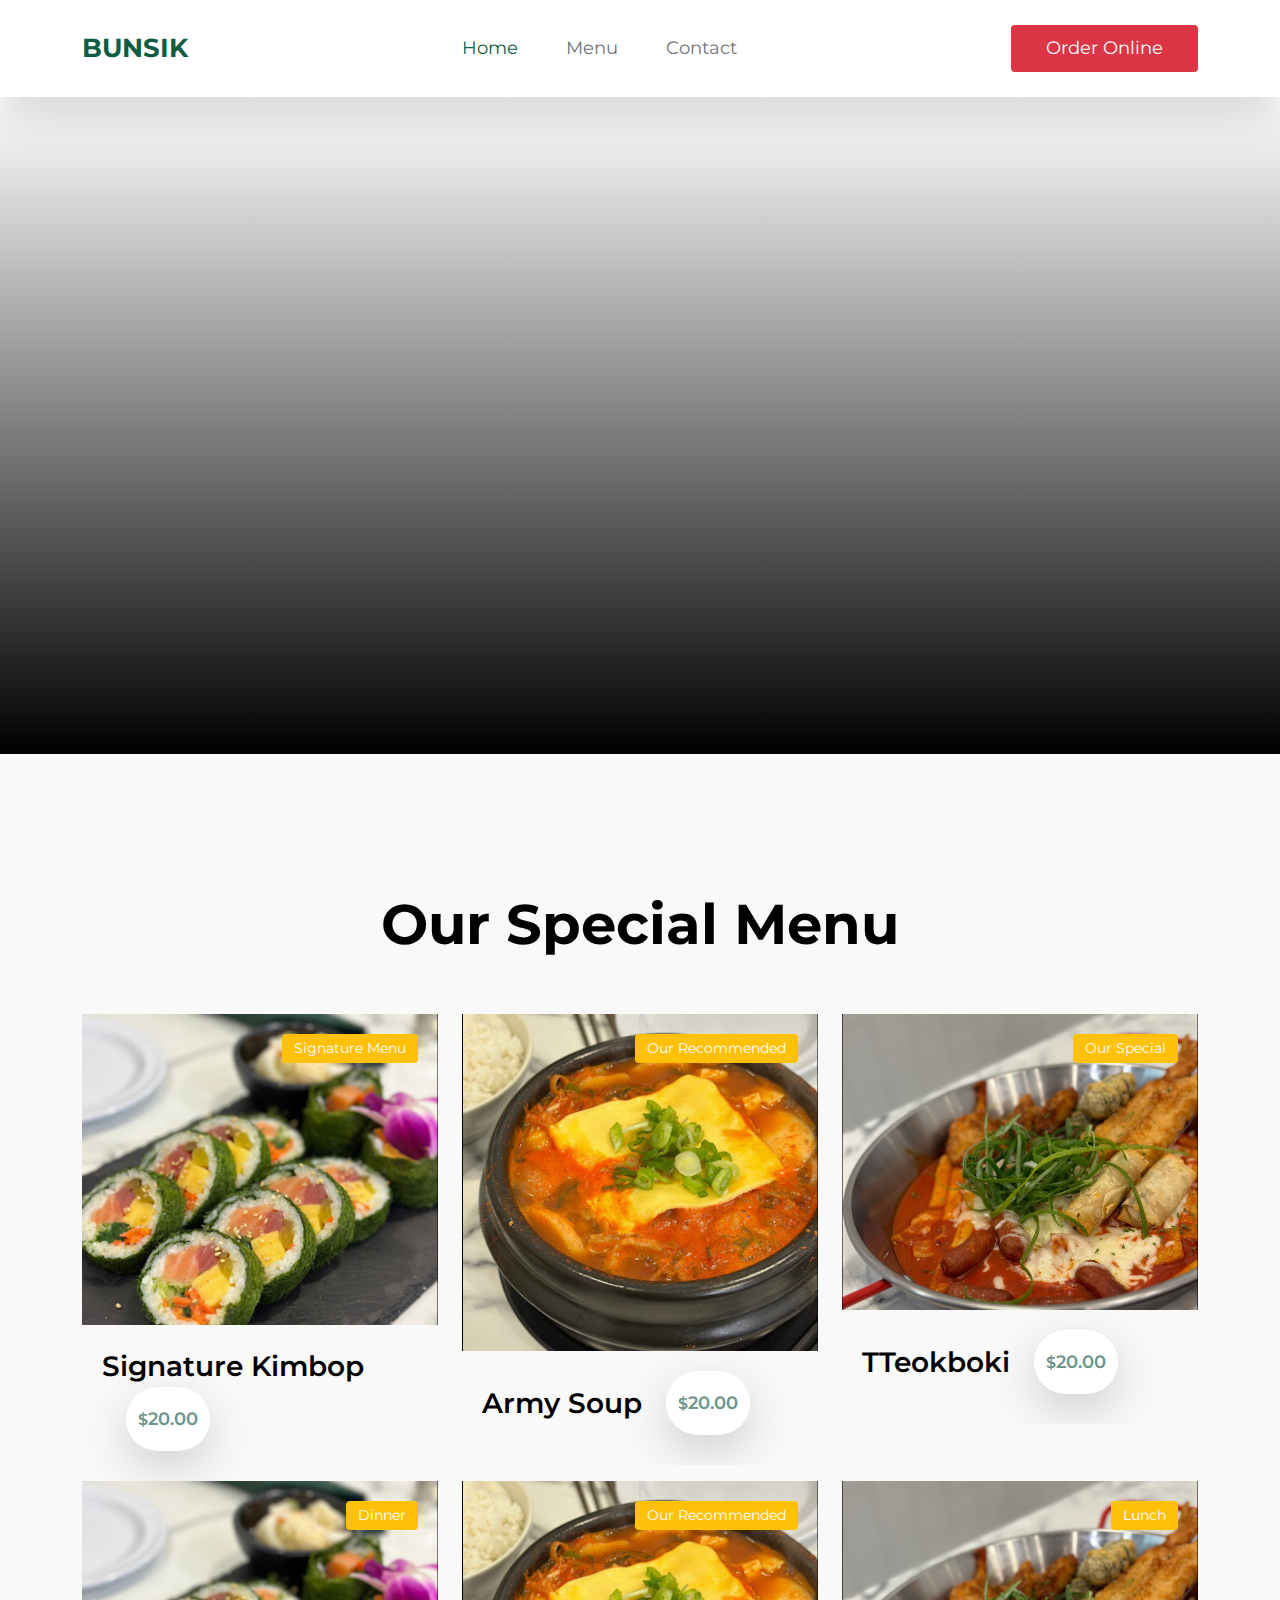
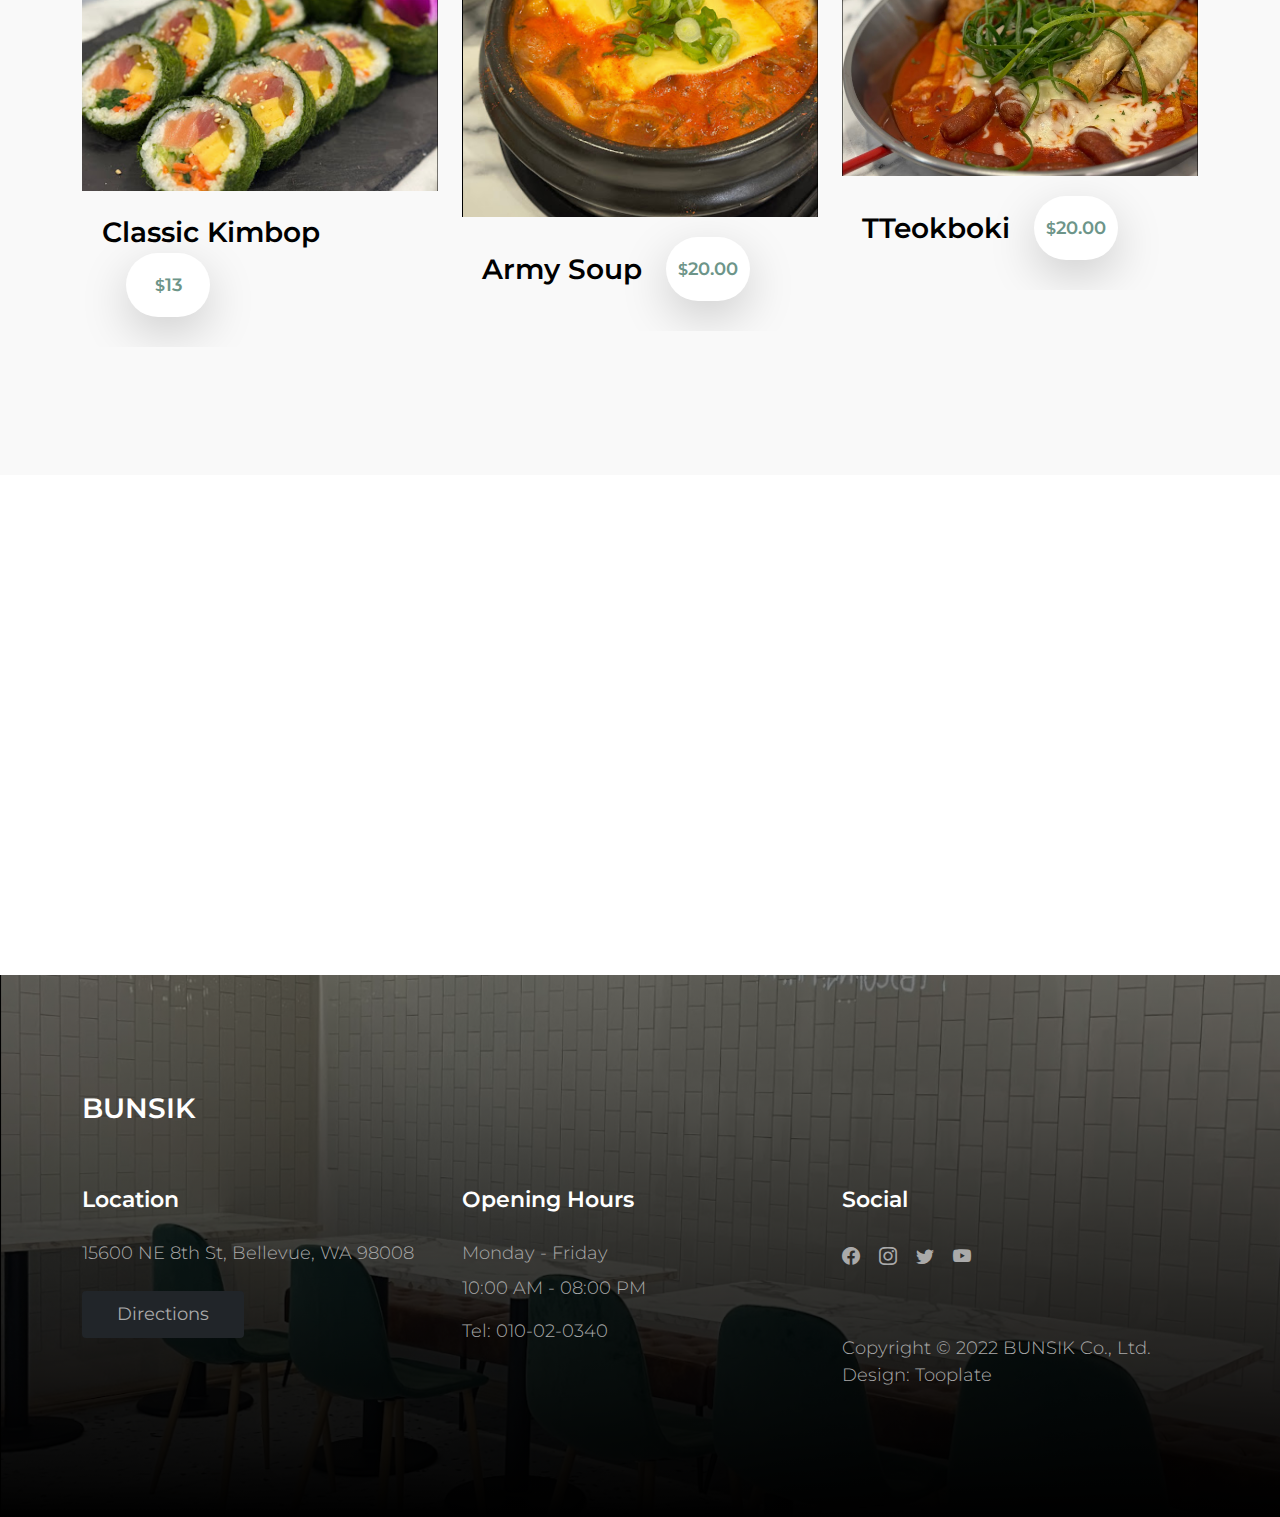
==== index.html @ 466812b3 "initial commit for bunsik website" ====
<!doctype html>
<html lang="en">
    <head>
        <meta charset="utf-8">
        <meta name="viewport" content="width=device-width, initial-scale=1">

        <meta name="description" content="">
        <meta name="author" content="">

        <title>BUNSIK - BELLEVUE</title>

        <!-- CSS FILES -->    
        <link rel="preconnect" href="https://fonts.googleapis.com">
        
        <link rel="preconnect" href="https://fonts.gstatic.com" crossorigin>
        
        <link href="https://fonts.googleapis.com/css2?family=Montserrat:wght@300;400;600;700&display=swap" rel="stylesheet">                    
        <link href="css/bootstrap.min.css" rel="stylesheet">

        <link href="css/bootstrap-icons.css" rel="stylesheet">

        <link href="css/tooplate-crispy-kitchen.css" rel="stylesheet">
        
<!--

Tooplate 2129 BUNSIK

https://www.tooplate.com/view/2129-crispy-kitchen

-->
    </head>
    
    <body>
        
        <nav class="navbar navbar-expand-lg bg-white shadow-lg">
            <div class="container">
                <button class="navbar-toggler" type="button" data-bs-toggle="collapse" data-bs-target="#navbarNav" aria-controls="navbarNav" aria-expanded="false" aria-label="Toggle navigation">
                    <span class="navbar-toggler-icon"></span>
                </button>
                
                <a class="navbar-brand" href="index.html">
                    BUNSIK
                </a>

                <div class="d-lg-none">
                    <button type="button" class="custom-btn btn btn-danger" data-bs-toggle="modal" data-bs-target="#BookingModal">Order Online</button>
                </div>

                <div class="collapse navbar-collapse" id="navbarNav">
                    <ul class="navbar-nav mx-auto">
                        <li class="nav-item">
                            <a class="nav-link active" href="index.html">Home</a>
                        </li>

                        <!-- <li class="nav-item">
                            <a class="nav-link" href="about.html">Story</a>
                        </li> -->

                        <li class="nav-item">
                            <a class="nav-link" href="menu.html">Menu</a>
                        </li>

                        <!-- <li class="nav-item">
                            <a class="nav-link" href="news.html">Our Updates</a>
                        </li> -->

                        <li class="nav-item">
                            <a class="nav-link" href="contact.html">Contact</a>
                        </li>
                    </ul>
                </div>

                <div class="d-none d-lg-block">
                    <button type="button" class="custom-btn btn btn-danger" data-bs-toggle="modal" data-bs-target="#BookingModal">Order Online</button>
                </div>

            </div>
        </nav>

        <main>

            <section class="hero">
                <div class="container">
                    <div class="row">

                        <div class="col-lg-5 col-12 m-auto">
                            <!-- <div class="heroText">

                                <h1 class="text-white mb-lg-5 mb-3">Delicious Steaks</h1>

                                <div class="c-reviews my-3 d-flex flex-wrap align-items-center">
                                    <div class="d-flex flex-wrap align-items-center">
                                        <h4 class="text-white mb-0 me-3">4.4/5</h4>

                                        <div class="reviews-stars">
                                            <i class="bi-star-fill reviews-icon"></i>
                                            <i class="bi-star-fill reviews-icon"></i>
                                            <i class="bi-star-fill reviews-icon"></i>
                                            <i class="bi-star-fill reviews-icon"></i>
                                            <i class="bi-star reviews-icon"></i>
                                        </div>
                                    </div>

                                    <p class="text-white w-100">From <strong>1,206+</strong> Customer Reviews</p>
                                </div>
                            </div> -->
                        </div>

                        <!-- <div class="col-lg-7 col-12">
                            <div id="carouselExampleCaptions" class="carousel carousel-fade hero-carousel slide" data-bs-ride="carousel">
                                <div class="carousel-inner">
                                    <div class="carousel-item active">
                                        <div class="carousel-image-wrap">
                                            <img src="images/slide/jay-wennington-N_Y88TWmGwA-unsplash.jpg" class="img-fluid carousel-image" alt="">
                                        </div>
                                        
                                        <div class="carousel-caption">
                                            <span class="text-white">
                                                <i class="bi-geo-alt me-2"></i>
                                                Manhattan, New York
                                            </span>

                                            <h4 class="hero-text">Fine Dining Restaurant</h4>
                                        </div>
                                    </div>

                                    <div class="carousel-item">
                                        <div class="carousel-image-wrap">
                                            <img src="images/slide/jason-leung-O67LZfeyYBk-unsplash.jpg" class="img-fluid carousel-image" alt="">
                                        </div>
                                        
                                        <div class="carousel-caption">
                                            <div class="d-flex align-items-center">
                                                <h4 class="hero-text">Steak</h4>

                                                <span class="price-tag ms-4"><small>$</small>26.50</span>
                                            </div>

                                            <div class="d-flex flex-wrap align-items-center">
                                                <h5 class="reviews-text mb-0 me-3">3.8/5</h5>

                                                <div class="reviews-stars">
                                                    <i class="bi-star-fill reviews-icon"></i>
                                                    <i class="bi-star-fill reviews-icon"></i>
                                                    <i class="bi-star-fill reviews-icon"></i>
                                                    <i class="bi-star reviews-icon"></i>
                                                    <i class="bi-star reviews-icon"></i>
                                                </div>
                                            </div>
                                        </div>
                                    </div>

                                    <div class="carousel-item">
                                        <div class="carousel-image-wrap">
                                            <img src="images/slide/ivan-torres-MQUqbmszGGM-unsplash.jpg" class="img-fluid carousel-image" alt="">
                                        </div>
                                        
                                        <div class="carousel-caption">
                                            <div class="d-flex align-items-center">
                                                <h4 class="hero-text">Sausage Pasta</h4>

                                                <span class="price-tag ms-4"><small>$</small>18.25</span>
                                            </div>

                                            <div class="d-flex flex-wrap align-items-center">
                                                <h5 class="reviews-text mb-0 me-3">4.2/5</h5>

                                                <div class="reviews-stars">
                                                    <i class="bi-star-fill reviews-icon"></i>
                                                    <i class="bi-star-fill reviews-icon"></i>
                                                    <i class="bi-star-fill reviews-icon"></i>
                                                    <i class="bi-star-fill reviews-icon"></i>
                                                    <i class="bi-star reviews-icon"></i>
                                                </div>
                                            </div>
                                        </div>
                                    </div>
                                </div>

                                <button class="carousel-control-prev" type="button" data-bs-target="#carouselExampleCaptions" data-bs-slide="prev">
                                    <span class="carousel-control-prev-icon" aria-hidden="true"></span>
                                    <span class="visually-hidden">Previous</span>
                                </button>

                                <button class="carousel-control-next" type="button" data-bs-target="#carouselExampleCaptions" data-bs-slide="next">
                                    <span class="carousel-control-next-icon" aria-hidden="true"></span>
                                    <span class="visually-hidden">Next</span>
                                </button>
                            </div>
                        </div> -->

                    </div>
                </div>

                <!-- <div class="video-wrap">
                    <video autoplay="" loop="" muted="" class="custom-video" poster="">
                        <source src="video/production_ID_3769033.mp4" type="video/mp4">
                        	Your browser does not support the video tag.
                    	</video>
                </div> -->

                <div class="overlay"></div>
            </section>

            <section class="menu section-padding">
                <div class="container">
                    <div class="row">

                        <div class="col-12">
                            <h2 class="text-center mb-lg-5 mb-4">Our Special Menu</h2>
                        </div>

                        <div class="col-lg-4 col-md-6 col-12">
                            <div class="menu-thumb">
                                <div class="menu-image-wrap">
                                    <img src="images/homePage/menu/menu1.png" class="img-fluid menu-image" alt="">

                                    <span class="menu-tag bg-warning">Signature Menu</span>
                                </div>

                                <div class="menu-info d-flex flex-wrap align-items-center">
                                    <h4 class="mb-0">Signature Kimbop</h4>

                                    <span class="price-tag bg-white shadow-lg ms-4"><small>$</small>20.00</span>

                                    <!-- <div class="d-flex flex-wrap align-items-center w-100 mt-2">
                                        <h6 class="reviews-text mb-0 me-3">4.3/5</h6>

                                        <div class="reviews-stars">
                                            <i class="bi-star-fill reviews-icon"></i>
                                            <i class="bi-star-fill reviews-icon"></i>
                                            <i class="bi-star-fill reviews-icon"></i>
                                            <i class="bi-star-fill reviews-icon"></i>
                                            <i class="bi-star reviews-icon"></i>
                                        </div>

                                        <p class="reviews-text mb-0 ms-4">102 Reviews</p>
                                    </div> -->
                                </div>
                            </div>
                        </div>

                        <div class="col-lg-4 col-md-6 col-12">
                            <div class="menu-thumb">
                                <div class="menu-image-wrap">
                                    <img src="images/homePage/menu/menu4.png" class="img-fluid menu-image" alt="">

                                    <span class="menu-tag bg-warning">Our Recommended</span>
                                </div>

                                <div class="menu-info d-flex flex-wrap align-items-center">
                                    <h4 class="mb-0">Army Soup</h4>

                                    <span class="price-tag bg-white shadow-lg ms-4"><small>$</small>20.00</span>

                                    <!-- <div class="d-flex flex-wrap align-items-center w-100 mt-2">
                                        <h6 class="reviews-text mb-0 me-3">3/5</h6>

                                        <div class="reviews-stars">
                                            <i class="bi-star-fill reviews-icon"></i>
                                            <i class="bi-star-fill reviews-icon"></i>
                                            <i class="bi-star-fill reviews-icon"></i>
                                            <i class="bi-star reviews-icon"></i>
                                            <i class="bi-star reviews-icon"></i>
                                        </div>

                                        <p class="reviews-text mb-0 ms-4">50 Reviews</p>
                                    </div> -->
                                </div>
                            </div>
                        </div>

                        <div class="col-lg-4 col-md-6 col-12">
                            <div class="menu-thumb">
                                <div class="menu-image-wrap">
                                    <img src="images/homePage/menu/menu3.png" class="img-fluid menu-image" alt="">

                                    <span class="menu-tag bg-warning">Our Special</span>
                                </div>

                                <div class="menu-info d-flex flex-wrap align-items-center">
                                    <h4 class="mb-0">TTeokboki</h4>

                                    <span class="price-tag bg-white shadow-lg ms-4"><small>$</small>20.00</span>
<!-- 
                                    <div class="d-flex flex-wrap align-items-center w-100 mt-2">
                                        <h6 class="reviews-text mb-0 me-3">3/5</h6>

                                        <div class="reviews-stars">
                                            <i class="bi-star-fill reviews-icon"></i>
                                            <i class="bi-star-fill reviews-icon"></i>
                                            <i class="bi-star-fill reviews-icon"></i>
                                            <i class="bi-star reviews-icon"></i>
                                            <i class="bi-star reviews-icon"></i>
                                        </div>

                                        <p class="reviews-text mb-0 ms-4">86 Reviews</p>
                                    </div> -->
                                </div>
                            </div>
                        </div>

                        <div class="col-lg-4 col-md-6 col-12">
                            <div class="menu-thumb">
                                <div class="menu-image-wrap">
                                    <img src="images/homePage/menu/menu1.png" class="img-fluid menu-image" alt="">

                                    <span class="menu-tag bg-warning">Dinner</span>
                                </div>

                                <div class="menu-info d-flex flex-wrap align-items-center">
                                    <h4 class="mb-0">Classic Kimbop</h4>

                                    <span class="price-tag bg-white shadow-lg ms-4"><small>$</small>13</span>

                                    <!-- <del class="ms-4"><small>$</small>124</del>

                                    <div class="d-flex flex-wrap align-items-center w-100 mt-2">
                                        <h6 class="reviews-text mb-0 me-3">3/5</h6>

                                        <div class="reviews-stars">
                                            <i class="bi-star-fill reviews-icon"></i>
                                            <i class="bi-star-fill reviews-icon"></i>
                                            <i class="bi-star-fill reviews-icon"></i>
                                            <i class="bi-star reviews-icon"></i>
                                            <i class="bi-star reviews-icon"></i>
                                        </div>

                                        <p class="reviews-text mb-0 ms-4">44 Reviews</p>
                                    </div> -->
                                </div>
                            </div>
                        </div>

                        <div class="col-lg-4 col-md-6 col-12">
                            <div class="menu-thumb">
                                <div class="menu-image-wrap">
                                    <img src="images/homePage/menu/menu4.png" class="img-fluid menu-image" alt="">

                                    <span class="menu-tag bg-warning">Our Recommended</span>
                                </div>

                                <div class="menu-info d-flex flex-wrap align-items-center">
                                    <h4 class="mb-0">Army Soup</h4>

                                    <span class="price-tag bg-white shadow-lg ms-4"><small>$</small>20.00</span>

                                    <!-- <div class="d-flex flex-wrap align-items-center w-100 mt-2">
                                        <h6 class="reviews-text mb-0 me-3">4.3/5</h6>

                                        <div class="reviews-stars">
                                            <i class="bi-star-fill reviews-icon"></i>
                                            <i class="bi-star-fill reviews-icon"></i>
                                            <i class="bi-star-fill reviews-icon"></i>
                                            <i class="bi-star-fill reviews-icon"></i>
                                            <i class="bi-star reviews-icon"></i>
                                        </div>

                                        <p class="reviews-text mb-0 ms-4">102 Reviews</p>
                                    </div> -->
                                </div>
                            </div>
                        </div>

                        <div class="col-lg-4 col-md-6 col-12">
                            <div class="menu-thumb">
                                <div class="menu-image-wrap">
                                    <img src="images/homePage/menu/menu3.png" class="img-fluid menu-image" alt="">

                                    <span class="menu-tag bg-warning">Lunch</span>
                                </div>

                                <div class="menu-info d-flex flex-wrap align-items-center">
                                    <h4 class="mb-0">TTeokboki</h4>

                                    <span class="price-tag bg-white shadow-lg ms-4"><small>$</small>20.00</span>
<!-- 
                                    <div class="d-flex flex-wrap align-items-center w-100 mt-2">
                                        <h6 class="reviews-text mb-0 me-3">3/5</h6>

                                        <div class="reviews-stars">
                                            <i class="bi-star-fill reviews-icon"></i>
                                            <i class="bi-star-fill reviews-icon"></i>
                                            <i class="bi-star-fill reviews-icon"></i>
                                            <i class="bi-star reviews-icon"></i>
                                            <i class="bi-star reviews-icon"></i>
                                        </div>

                                        <p class="reviews-text mb-0 ms-4">64 Reviews</p>
                                    </div> -->
                                </div>
                            </div>
                        </div>

                    </div>
                </div>
            </section>

            <section class="BgImage"></section>

            <!-- <section class="news section-padding">
                <div class="container">
                    <div class="row">

                        <h2 class="text-center mb-lg-5 mb-4">News &amp; Events</h2>

                        <div class="col-lg-6 col-md-6 col-12">
                            <div class="news-thumb mb-4">
                                <a href="news-detail.html">
                                    <img src="images/news/pablo-merchan-montes-Orz90t6o0e4-unsplash.jpg" class="img-fluid news-image" alt="">
                                </a>
                                
                                <div class="news-text-info news-text-info-large">
                                    <span class="category-tag bg-danger">Featured</span>

                                    <h5 class="news-title mt-2">
                                        <a href="news-detail.html" class="news-title-link">Healthy Lifestyle and happy living tips</a>
                                    </h5>
                                </div>
                            </div> 
                        </div>

                        <div class="col-lg-6 col-md-6 col-12">
                            <div class="news-thumb mb-4">
                                <a href="news-detail.html">
                                    <img src="images/news/stefan-johnson-xIFbDeGcy44-unsplash.jpg" class="img-fluid news-image" alt="">
                                </a>
                                
                                <div class="news-text-info news-text-info-large">
                                    <span class="category-tag bg-danger">Featured</span>

                                    <h5 class="news-title mt-2">
                                        <a href="news-detail.html" class="news-title-link">How to make a healthy meal</a>
                                    </h5>
                                </div>
                            </div> 
                        </div>

                        <div class="col-lg-4 col-md-4 col-12">
                            <div class="news-thumb mb-lg-0 mb-lg-4 mb-0">
                                <a href="news-detail.html">
                                    <img src="images/news/gilles-lambert-S_LhjpfIdm4-unsplash.jpg" class="img-fluid news-image" alt="">
                                </a>
                                
                                <div class="news-text-info">
                                    <span class="category-tag me-3 bg-info">Promotions</span>

                                    <strong>8 April 2022</strong>

                                    <h5 class="news-title mt-2">
                                        <a href="news-detail.html" class="news-title-link">Is Coconut good for you?</a>
                                    </h5>
                                </div>
                            </div> 
                        </div>

                        <div class="col-lg-4 col-md-4 col-12">
                            <div class="news-thumb mb-lg-0 mb-lg-4 mb-2">
                                <a href="news-detail.html">
                                    <img src="images/news/caroline-attwood-bpPTlXWTOvg-unsplash.jpg" class="img-fluid news-image" alt="">
                                </a>
                                
                                <div class="news-text-info">
                                    <span class="category-tag">News</span>

                                    <h5 class="news-title mt-2">
                                        <a href="news-detail.html" class="news-title-link">Salmon Steak Noodle</a>
                                    </h5>
                                </div>
                            </div> 
                        </div>

                        <div class="col-lg-4 col-md-6 col-12">
                            <div class="news-thumb mb-4">
                                <a href="news-detail.html">
                                    <img src="images/news/louis-hansel-GiIiRV0FjwU-unsplash.jpg" class="img-fluid news-image" alt="">
                                </a>
                                
                                <div class="news-text-info">
                                    <span class="category-tag me-3 bg-info">Meeting</span>

                                    <strong>30 April 2022</strong>

                                    <h5 class="news-title mt-2">
                                        <a href="news-detail.html" class="news-title-link">Making a healthy salad</a>
                                    </h5>
                                </div>
                            </div> 
                        </div>

                    </div>
                </div>
            </section> -->

        </main>

        <footer class="site-footer section-padding">
            
            <div class="container">
                
                <div class="row">

                    <div class="col-12">
                        <h4 class="text-white mb-4 me-5">BUNSIK</h4>
                    </div>

                    <div class="col-lg-4 col-md-7 col-xs-12 tooplate-mt30">
                        <h6 class="text-white mb-lg-4 mb-3">Location</h6>

                        <p>15600 NE 8th St, Bellevue, WA 98008</p>

                        <a href="https://maps.app.goo.gl/vqrqB2V3hGu4RnkX8" class="custom-btn btn btn-dark mt-2">Directions</a>
                    </div>

                    <div class="col-lg-4 col-md-5 col-xs-12 tooplate-mt30">
                        <h6 class="text-white mb-lg-4 mb-3">Opening Hours</h6>

                        <p class="mb-2">Monday - Friday</p>

                        <p>10:00 AM - 08:00 PM</p>

                        <p>Tel: <a href="tel: 010-02-0340" class="tel-link">010-02-0340</a></p>
                    </div>

                    <div class="col-lg-4 col-md-6 col-xs-12 tooplate-mt30">
                        <h6 class="text-white mb-lg-4 mb-3">Social</h6>

                        <ul class="social-icon">
                            <li><a href="#" class="social-icon-link bi-facebook"></a></li>

                            <li><a href="#" class="social-icon-link bi-instagram"></a></li>

                            <li><a href="https://twitter.com/search?q=tooplate.com&src=typed_query&f=live" target="_blank"
                            	 class="social-icon-link bi-twitter"></a></li>

                            <li><a href="#" class="social-icon-link bi-youtube"></a></li>
                        </ul>
                    
                        <p class="copyright-text tooplate-mt60">Copyright © 2022 BUNSIK Co., Ltd.
                        <br>Design: <a rel="nofollow" href="https://www.tooplate.com/" target="_blank">Tooplate</a></p>
                        
                    </div>

                </div><!-- row ending -->
                
             </div><!-- container ending -->
             
        </footer>

        <!-- Modal -->
        <div class="modal fade" id="BookingModal" tabindex="-1" aria-labelledby="BookingModal" aria-hidden="true">
            <div class="modal-dialog modal-dialog-centered modal-xl">
                <div class="modal-content">
                    <div class="modal-header">
                        <h3 class="mb-0">Reserve a table</h3>

                        <button type="button" class="btn-close" data-bs-dismiss="modal" aria-label="Close"></button>
                    </div>

                    <div class="modal-body d-flex flex-column justify-content-center">
                        <div class="booking">
                            
                            <form class="booking-form row" role="form" action="#" method="post">
                                <div class="col-lg-6 col-12">
                                    <label for="name" class="form-label">Full Name</label>

                                    <input type="text" name="name" id="name" class="form-control" placeholder="Your Name" required>
                                </div>

                                <div class="col-lg-6 col-12">
                                    <label for="email" class="form-label">Email Address</label>

                                    <input type="email" name="email" id="email" pattern="[^ @]*@[^ @]*" class="form-control" placeholder="your@email.com" required>
                                </div>

                                <div class="col-lg-6 col-12">
                                    <label for="phone" class="form-label">Phone Number</label>

                                    <input type="telephone" name="phone" id="phone" pattern="[0-9]{3}-[0-9]{3}-[0-9]{4}" class="form-control" placeholder="123-456-7890">
                                </div>

                                <div class="col-lg-6 col-12">
                                    <label for="people" class="form-label">Number of persons</label>

                                    <input type="text" name="people" id="people" class="form-control" placeholder="12 persons">
                                </div>

                                <div class="col-lg-6 col-12">
                                    <label for="date" class="form-label">Date</label>

                                    <input type="date" name="date" id="date" value="" class="form-control">
                                </div>

                                <div class="col-lg-6 col-12">
                                    <label for="time" class="form-label">Time</label>

                                    <select class="form-select form-control" name="time" id="time">
                                      <option value="5" selected>5:00 PM</option>
                                      <option value="6">6:00 PM</option>
                                      <option value="7">7:00 PM</option>
                                      <option value="8">8:00 PM</option>
                                      <option value="9">9:00 PM</option>
                                    </select>
                                </div>

                                <div class="col-12">
                                    <label for="message" class="form-label">Special Request</label>

                                    <textarea class="form-control" rows="4" id="message" name="message" placeholder=""></textarea>
                                </div>

                                <div class="col-lg-4 col-12 ms-auto">
                                    <button type="submit" class="form-control">Submit Request</button>
                                </div>
                            </form>
                        </div>
                    </div>

                    <div class="modal-footer"></div>
                    
                </div>
                
            </div>
        </div>

        <!-- JAVASCRIPT FILES -->
        <script src="js/jquery.min.js"></script>
        <script src="js/bootstrap.bundle.min.js"></script>
        <script src="js/custom.js"></script>

    </body>
</html>
---- css/tooplate-crispy-kitchen.css ----
/*

Tooplate 2129 BUNSIK

https://www.tooplate.com/view/2129-crispy-kitchen

*/


/*---------------------------------------
  CUSTOM PROPERTIES ( VARIABLES )             
-----------------------------------------*/
:root {
  --white-color:                  #FFFFFF;
  --primary-color:                #0e5d42;
  --secondary-color:              #6d9589;
  --section-bg-color:             #F9F9F9;
  --dark-color:                   #000000;
  --title-color:                  #565758;
  --news-title-color:             #292828;
  --p-color:                      #717275;
  --border-color:                 #eaeaea;
  --border-radius-default:        .25rem;

  --body-font-family:             'Montserrat', sans-serif;

  --h1-font-size:                 76px;
  --h2-font-size:                 56px;
  --h3-font-size:                 42px;
  --h4-font-size:                 28px;
  --h5-font-size:                 26px;
  --h6-font-size:                 22px;

  --p-font-size:                  18px;
  --menu-font-size:               18px;
  --category-font-size:           14px;

  --font-weight-light:            300;
  --font-weight-normal:           400;
  --font-weight-semibold:         600;
  --font-weight-bold:             700;
}

body {
    background: var(--white-color);
    font-family: var(--body-font-family);    
    position: relative;
}

/*---------------------------------------
  TYPOGRAPHY               
-----------------------------------------*/

h2,
h3,
h4,
h5,
h6 {
  color: var(--dark-color);
  line-height: inherit;
}

h1,
h2,
h3,
h4,
h5,
h6 {
  font-weight: var(--font-weight-semibold);
}

h1,
h2 {
  font-weight: var(--font-weight-bold);
}

h1 {
  font-size: var(--h1-font-size);
  line-height: normal;
}

h2 {
  font-size: var(--h2-font-size);
}

h3 {
  font-size: var(--h3-font-size);
}

h4 {
  font-size: var(--h4-font-size);
}

h5 {
  font-size: var(--h5-font-size);
}

h6 {
  font-size: var(--h6-font-size);
}

p,
.list .list-item {
  color: var(--p-color);
  font-size: var(--p-font-size);
  font-weight: var(--font-weight-light);
}

a, 
button {
  touch-action: manipulation;
  transition: all 0.3s;
}

.form-label {
  color: var(--p-color);
  font-weight: var(--font-weight-semibold);
}

a {
  color: var(--secondary-color);
  text-decoration: none;
}

a:hover {
  color: var(--primary-color);
}

::selection {
  background: var(--primary-color);
  color: var(--white-color);
}

::-moz-selection {
  background: var(--primary-color);
  color: var(--white-color);
}

.section-padding {
  padding-top: 8rem;
  padding-bottom: 8rem;
}

b,
strong {
  font-weight: var(--font-weight-bold);
}


/*---------------------------------------
  CUSTOM BUTTON              
-----------------------------------------*/
.custom-btn {
  border: 0;
  color: var(--white-color);
  font-size: var(--menu-font-size);
  padding: 10px 35px;
}


/*---------------------------------------
  NAVIGATION              
-----------------------------------------*/
.navbar {
  background: var(--white-color);
  padding-top: 20px;
  padding-bottom: 20px;
}

.navbar-brand {
  color: var(--primary-color);
  font-size: var(--h5-font-size);
  font-weight: var(--font-weight-bold);
  margin-right: 0;
}

.navbar-expand-lg .navbar-nav .nav-link {
  padding-right: 1.5rem;
  padding-left: 1.5rem;
}

.navbar-expand-lg .nav-link {
  color: var(--p-color);
  font-weight: var(--font-weight-normal);
  font-size: var(--menu-font-size);
  padding-top: 15px;
  padding-bottom: 15px;
}

.navbar-nav .nav-link.active, 
.nav-link:focus, 
.nav-link:hover {
  color: var(--primary-color);
}

.nav-link:focus {
  color: var(--p-color);
}

.navbar-toggler {
  border: 0;
  padding: 0;
  cursor: pointer;
  margin: 0;
  width: 30px;
  height: 35px;
  outline: none;
}

.navbar-toggler:focus {
  outline: none;
  box-shadow: none;
}

.navbar-toggler[aria-expanded="true"] .navbar-toggler-icon {
  background: transparent;
}

.navbar-toggler[aria-expanded="true"] .navbar-toggler-icon:before,
.navbar-toggler[aria-expanded="true"] .navbar-toggler-icon:after {
  transition: top 300ms 50ms ease, -webkit-transform 300ms 350ms ease;
  transition: top 300ms 50ms ease, transform 300ms 350ms ease;
  transition: top 300ms 50ms ease, transform 300ms 350ms ease, -webkit-transform 300ms 350ms ease;
  top: 0;
}

.navbar-toggler[aria-expanded="true"] .navbar-toggler-icon:before {
  transform: rotate(45deg);
}

.navbar-toggler[aria-expanded="true"] .navbar-toggler-icon:after {
  transform: rotate(-45deg);
}

.navbar-toggler .navbar-toggler-icon {
  background: var(--dark-color);
  transition: background 10ms 300ms ease;
  display: block;
  width: 30px;
  height: 2px;
  position: relative;
}

.navbar-toggler .navbar-toggler-icon:before,
.navbar-toggler .navbar-toggler-icon:after {
  transition: top 300ms 350ms ease, -webkit-transform 300ms 50ms ease;
  transition: top 300ms 350ms ease, transform 300ms 50ms ease;
  transition: top 300ms 350ms ease, transform 300ms 50ms ease, -webkit-transform 300ms 50ms ease;
  position: absolute;
  right: 0;
  left: 0;
  background: var(--dark-color);
  width: 30px;
  height: 2px;
  content: '';
}

.navbar-toggler .navbar-toggler-icon:before {
  top: -8px;
}

.navbar-toggler .navbar-toggler-icon:after {
  top: 8px;
}


/*---------------------------------------
  SITE HEADER              
-----------------------------------------*/
.site-header {
  background-repeat: no-repeat;
  background-position: center;
  background-size: cover;
  padding-top: 10rem;
  padding-bottom: 10rem;
  text-align: center;
  position: relative;
}

.site-header .container {
  position: relative;
  z-index: 2;
}

.site-news-detail-header {
  background: transparent;
  text-align: left;
   padding-top: 6rem;
  padding-bottom: 6rem;
}

.site-about-header {
  background-image: url('../images/header/briana-tozour-V_Nkf1E-vYA-unsplash.jpg');
}

.site-menu-header {
  background-image: url('../images/header/luisa-brimble-aFzg83dvnAI-unsplash.jpg');
}

.site-news-header {
  background-image: url('../images/header/priscilla-du-preez-W3SEyZODn8U-unsplash.jpg');
}

.site-contact-header {
  background-image: url('../images/header/rod-long-I79Pgmhmy5M-unsplash.jpg');
}

.overlay {
  background: linear-gradient(to top, var(--dark-color), transparent 100%);
  position: absolute;
  top: 0;
  right: 0;
  bottom: 0;
  left: 0;
}


/*---------------------------------------
  HERO              
-----------------------------------------*/
.hero {
  position: relative;
  overflow: hidden;
  padding-top: 20.542rem;
  padding-bottom: 20.542rem;
}

.hero .container {
  position: absolute;
  z-index: 9;
  top: 50%;
  left: 50%;
  transform: translate(-50%, -50%);
  width: 100%;
}

.video-wrap {
  z-index: -100;
}

.custom-video {
  position: absolute;
  top: 0;
  left: 0;
  object-fit: cover;
  width: 100%;
  height: 100%;
}


/*---------------------------------------
  HERO SLIDE               
-----------------------------------------*/
.carousel-image {
  width: 100%;
  height: 100%;
  object-fit: cover;
}

.carousel-thumb {
  position: relative;
}

.carousel-caption {
  background: linear-gradient(to top, var(--dark-color), transparent 90%);
  text-align: left;
  position: absolute;
  right: 0;
  bottom: 0;
  left: 0;
  padding: 60px 40px;
}

.hero-carousel .reviews-text,
.hero-text {
  color: var(--white-color);
}

.price-tag {
  background: var(--white-color);
  border-radius: 100px;
  color: var(--secondary-color);
  font-size: var(--menu-font-size);
  font-weight: var(--font-weight-semibold);
  display: inline-block;
  width: 84px;
  height: 64px;
  line-height: 64px;
  text-align: center;
}

.hero-carousel .carousel-control-prev,
.hero-carousel .carousel-control-next {
  position: absolute;
  top: auto;
  bottom: 0;
  opacity: 1;
}

.hero-carousel .carousel-control-prev,
.hero-carousel .carousel-control-next {
  background: var(--secondary-color);
  width: 60px;
  height: 60px;
  text-align: center;
}

.hero-carousel .carousel-control-prev {
  left: auto;
  right: 60px;
}

.hero-carousel .carousel-control-next {
  background: var(--primary-color);
  right: 0;
}

.hero-carousel .carousel-control-prev:hover, 
.hero-carousel .carousel-control-next:hover {
  background: var(--dark-color);
}

.hero-carousel .carousel-control-prev-icon,
.hero-carousel .carousel-control-next-icon {
  background-image: none;
  width: inherit;
  height: inherit;
  line-height: 60px;
}

.hero-carousel .carousel-control-prev-icon::before,
.hero-carousel .carousel-control-next-icon::before {
  font-family: bootstrap-icons;
  display: block;
  margin: auto;
  font-size: var(--h5-font-size);
  color: var(--white-color);
}

.hero-carousel .carousel-control-prev-icon::before {
  content: "\f13f";
}

.hero-carousel .carousel-control-next-icon::before {
  content: "\f144";
}

.reviews-icon {
  color: var(--secondary-color);
}


/*---------------------------------------
  MENU               
-----------------------------------------*/
.menu,
.about,
.news,
.related-news,
.newsletter,
.comments {
  background: var(--section-bg-color);
}

.menu-thumb {
  position: relative;
  overflow: hidden;
}

.menu-info {
  padding: 20px 20px 30px 20px;
}

.menu-image {
  display: block;
}

.menu-image-wrap {
  position: relative;
}

.menu-tag {
  position: absolute;
  top: 0;
  right: 0;
  margin: 20px;
}

.newsletter-image {
  border-radius: 100%;
  object-fit: cover;
  display: block;
  margin: 0 auto;
  max-width: 450px;
  max-height: 450px;
}


/*---------------------------------------
  NEWS               
-----------------------------------------*/
.news-thumb {
  position: relative;
  overflow: hidden;
}

.news-thumb > a {
  display: block;
  width: 100%;
  height: 100%;
  position: relative;
  z-index: 2;
  transition: all 0.3s ease-out;
}

.news-thumb > a:hover {
  transform: scale(1.2);
}

.news-text-info {
  background: var(--section-bg-color);
  position: relative;
  z-index: 2;
  padding: 20px;
  transition: all 0.3s ease-out;
}

.related-news .news-text-info {
  background: var(--white-color);
}

.news-text-info-large {
  background: linear-gradient(to top, var(--dark-color), transparent 90%);
  position: absolute;
  z-index: 2;
  bottom: 0;
  right: 0;
  left: 0;
  pointer-events: none;
}

.news-text-info-large .news-title-link {
  color: var(--white-color);
}

.news-title-link {
  color: var(--news-title-color);
}

.news-image {
  display: block;
  width: 100%;
  transition: all 0.3s ease-out;
}

.news-image:hover {
  transform: scale(1.2);
}

.category-tag,
.menu-tag {
  background: var(--dark-color);
  border-radius: var(--border-radius-default);
  color: var(--white-color);
  font-size: var(--category-font-size);
  display: inline-block;
  padding: 4px 12px;
}

.category-tag {
  margin-bottom: 5px;
}

.comment-form {
  margin-bottom: 60px;
}

.news-author {
  border-bottom: 1px solid rgba(0,0,0,0.05);
  margin-bottom: 30px;
  padding-left: 15px;
  padding-right: 15px;
  padding-bottom: 30px;
}

.news-author:last-child {
  border-bottom: 0;
  padding-bottom: 0;
}

.news-author-image {
  border-radius: 100px;
  object-fit: cover;
  width: 70px;
  height: 70px;
}


/*---------------------------------------
  CUSTOM FORM            
-----------------------------------------*/
.custom-form .form-control {
  margin-bottom: 20px;
  padding: 14px 10px;
  transition: all 0.3s;
}

.custom-form button[type="submit"] {
  background: var(--dark-color);
  border: 0;
  color: var(--white-color);
  text-transform: uppercase;
}

.custom-form button[type="submit"]:hover {
  background: var(--primary-color);
}


/*---------------------------------------
  SUBSCRIBE FORM            
-----------------------------------------*/
.subscribe-form .form-control {
  margin-top: 20px;
  margin-bottom: 10px;
}


/*---------------------------------------
  BOOKING FORM            
-----------------------------------------*/
#BookingModal .modal-content {
  border: 0;
  overflow: hidden;
}

#BookingModal .modal-content::before {
  content: "";
  background-color: var(--white-color);
  background-image: url('../images/sincerely-media-HoEYgBL_Gcs-unsplash.jpg');
  background-repeat: no-repeat;
  background-position: top;
  background-size: cover;
  width: 60%;
  height: 100%;
  position: absolute;
  top: 0;
  right: 0;
}

#BookingModal .modal-header {
  border-bottom: 0;
  position: relative;
  padding: 26px 32px 0 32px;
}

#BookingModal .modal-body {
  padding: 38px 32px;
  padding-right: 35%;
}

#BookingModal .modal-footer {
  border-top: 0;
  padding: 0;
}

.booking-form .form-control {
  font-weight: var(--font-weight-normal);
  padding-top: 12px;
  padding-bottom: 12px;
  margin-bottom: 25px;
  transition: all 0.3s;
}

.booking-form button[type="submit"] {
  background: var(--dark-color);
  border: 0;
  font-weight: var(--font-weight-semibold);
  color: var(--white-color);
  text-transform: uppercase;
  margin-bottom: 0;
}

.booking-form button[type="submit"]:hover {
  background: var(--primary-color);
}

.BgImage {
  background-image: url('../images/homePage/background/background2.png');
  background-repeat: no-repeat;
  background-size: cover;
  background-attachment: fixed;
  height: 500px;
}


/*---------------------------------------
  FOOTER              
-----------------------------------------*/
.site-footer {
  background-image: url('../images/homePage/background/background4.png');
  background-repeat: no-repeat;
  background-position: center;
  background-size: cover;
  padding-top: 7rem;
  padding-bottom: 7rem;
  position: relative;
}

.site-footer::before {
  content: "";
  background: linear-gradient(to top, var(--dark-color), transparent 200%);
  position: absolute;
  top: 0;
  right: 0;
  bottom: 0;
  left: 0;
}

.site-footer .container {
  position: relative;
}

.tooplate-mt30 {
	margin-top: 30px;
}
.tooplate-mt60 {
	margin-top: 60px;
}

.copyright-text {
  font-size: var(--menu-font-size);
}

.tel-link {
  color: var(--p-color);
}

.site-footer a:hover {
  color: var(--white-color);
}

.site-footer a {
  	color: #AAA;;
}

.site-footer p {
	color: #AAA;
}


/*---------------------------------------
  SOCIAL ICON               
-----------------------------------------*/
.social-icon {
  margin: 0;
  padding: 0;
}

.social-icon li {
  list-style: none;
  display: inline-block;
  vertical-align: top;
  transition: all 0.3s;
}

.social-icon:hover li:not(:hover) {
  opacity: 0.65;
}

.social-icon-link {
  color: var(--p-color);
  font-size: var(--p-font-size);
  display: inline-block;
  vertical-align: top;
  margin-top: 4px;
  margin-bottom: 4px;
  margin-right: 15px;
}

.social-icon-link:hover {
  color: var(--primary-color);
}


/*---------------------------------------
  RESPONSIVE STYLES               
-----------------------------------------*/
@media screen and (max-width: 1180px) {
  h1 {
    font-size: 62px;
  }
}

@media screen and (max-width: 1170px) {
  h1 {
    font-size: 56px;
  }
}


@media screen and (max-width: 991px) {
  h1 {
    font-size: 38px;
  }

  h2 {
    font-size: 32px;
  }

  h3 {
    font-size: 26px;
  }

  h4 {
    font-size: 24px;
  }

  h5 {
    font-size: 20px;
  }

  h6 {
    font-size: 18px;
  }

  .site-header,
  .section-padding {
    padding-top: 5rem;
    padding-bottom: 5rem;
  }

  .navbar {
    padding-top: 10px;
    padding-bottom: 10px;
  }

  .navbar-nav .nav-link {
    padding-top: 5px;
    padding-bottom: 10px;
  }

  #BookingModal .modal-content {
    padding-bottom: 200px;
  }

  #BookingModal .modal-content::before {
    background-image: url('../images/sincerely-media-HoEYgBL_Gcs-unsplash-mobile.jpg');
    background-position: bottom;
    top: auto;
    left: 0;
    bottom: 0;
    width: 100%;
    height: 200px;
    transform: rotate(180deg);
  }

  #BookingModal .modal-body {
    padding-top: 18px;
    padding-right: 32px;
  }
}

@media screen and (max-width: 480px) {
  .newsletter-image {
    max-width: 310px;
    max-height: 310px;
  }

  .hero-carousel .carousel-control-prev,
  .hero-carousel .carousel-control-next {
    width: 50px;
    height: 50px;
  }
}
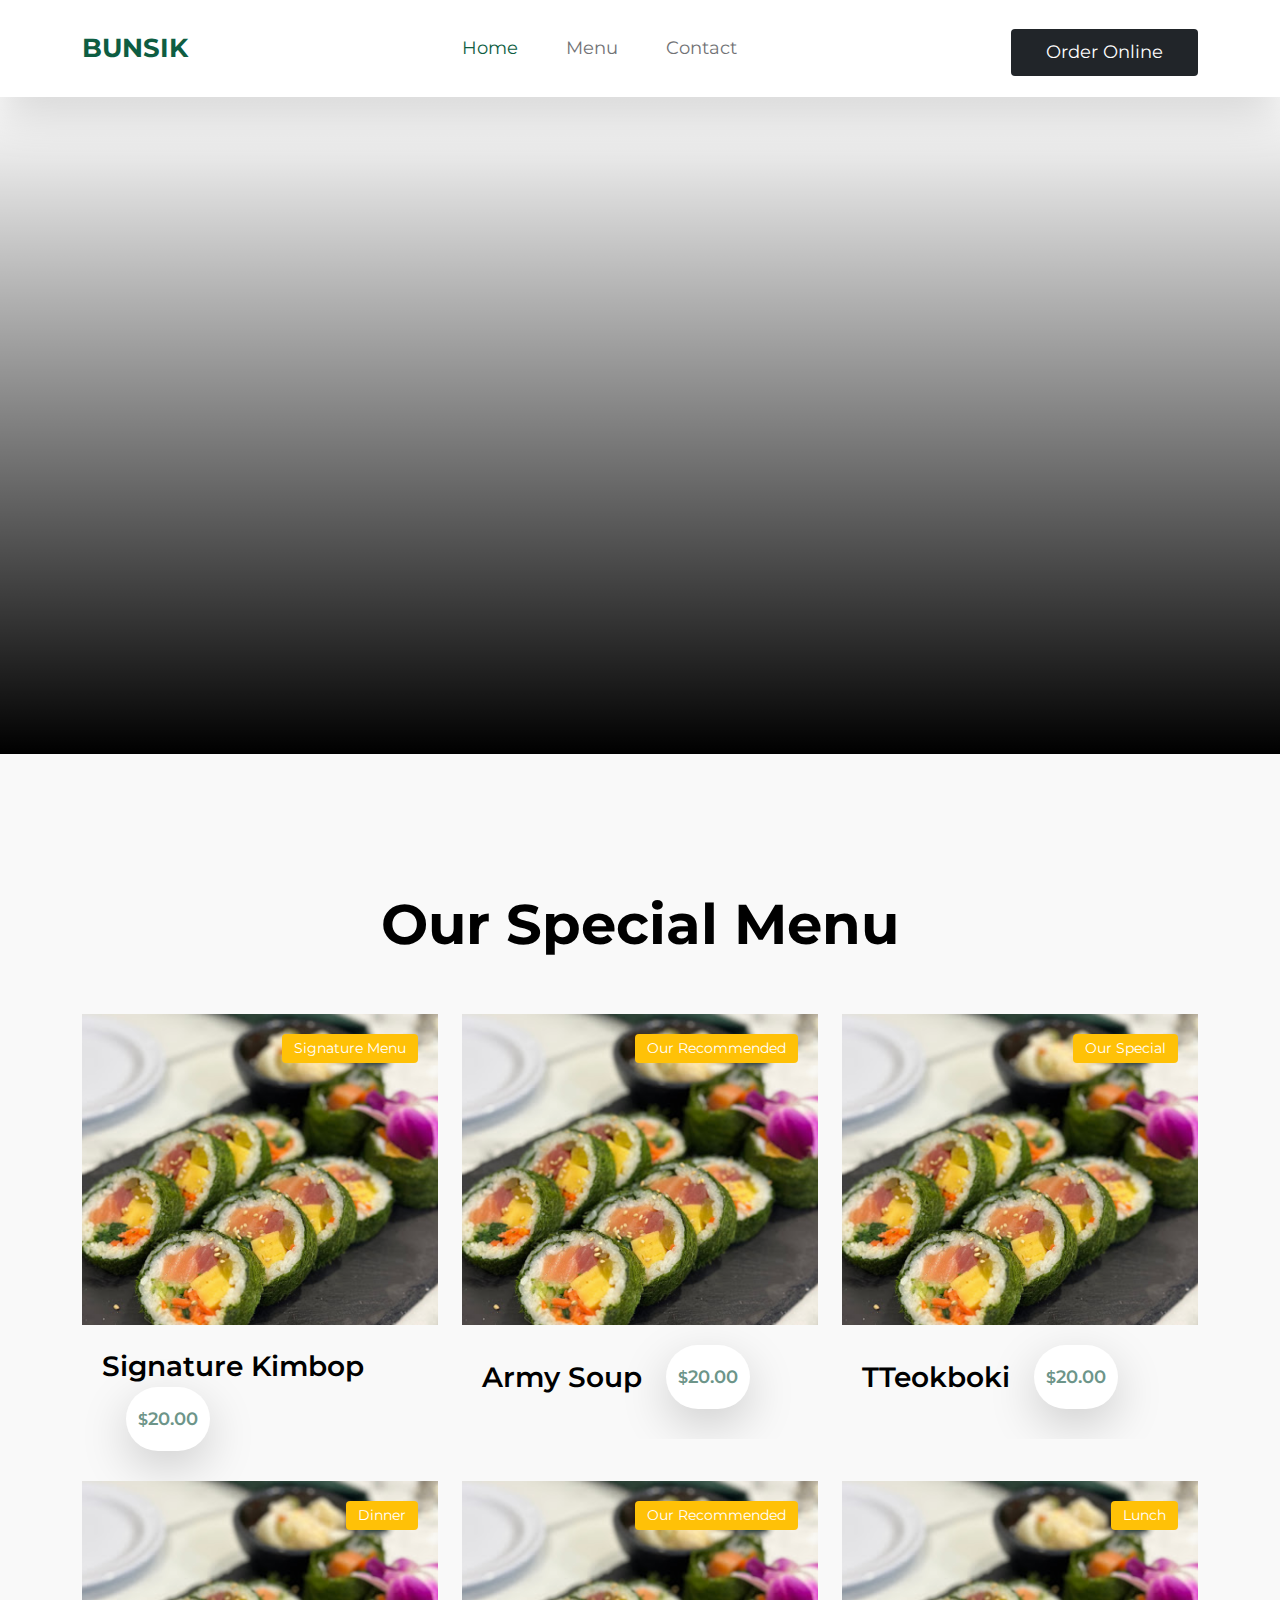
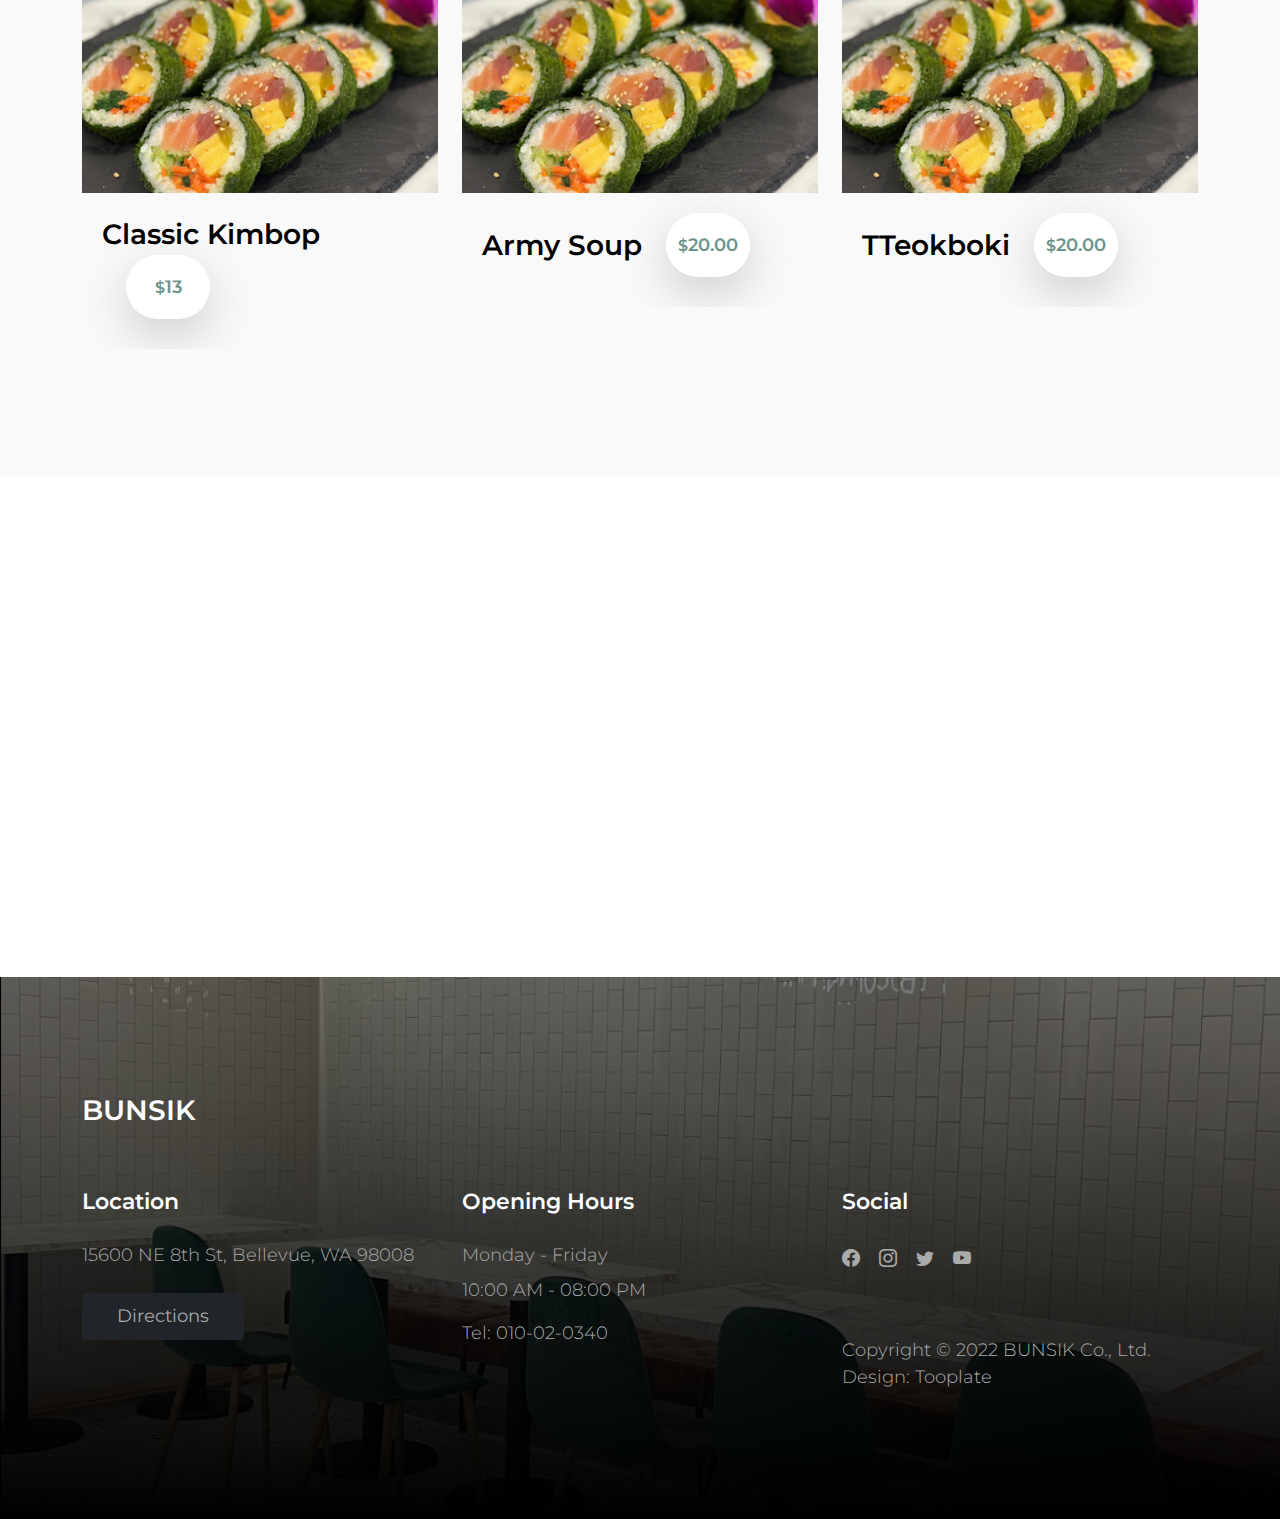
==== commit c9b2ee47: "pre-pictures" ====
--- a/index.html
+++ b/index.html
@@ -21,13 +21,6 @@
 
         <link href="css/tooplate-crispy-kitchen.css" rel="stylesheet">
         
-<!--
-
-Tooplate 2129 BUNSIK
-
-https://www.tooplate.com/view/2129-crispy-kitchen
-
--->
     </head>
     
     <body>
@@ -43,7 +36,7 @@
                 </a>
 
                 <div class="d-lg-none">
-                    <button type="button" class="custom-btn btn btn-danger" data-bs-toggle="modal" data-bs-target="#BookingModal">Order Online</button>
+                    <a href="https://maps.app.goo.gl/vqrqB2V3hGu4RnkX8" class="custom-btn btn btn-dark mt-2">Order Online</a>
                 </div>
 
                 <div class="collapse navbar-collapse" id="navbarNav">
@@ -71,7 +64,8 @@
                 </div>
 
                 <div class="d-none d-lg-block">
-                    <button type="button" class="custom-btn btn btn-danger" data-bs-toggle="modal" data-bs-target="#BookingModal">Order Online</button>
+                    <a href="https://maps.app.goo.gl/vqrqB2V3hGu4RnkX8" class="custom-btn btn btn-dark mt-2">Order Online</a>
+                    <!-- <button type="button" class="custom-btn btn btn-danger" data-bs-toggle="modal" data-bs-target="#BookingModal">Order Online</button> -->
                 </div>
 
             </div>
@@ -243,7 +237,7 @@
                         <div class="col-lg-4 col-md-6 col-12">
                             <div class="menu-thumb">
                                 <div class="menu-image-wrap">
-                                    <img src="images/homePage/menu/menu4.png" class="img-fluid menu-image" alt="">
+                                    <img src="images/homePage/menu/menu1.png" class="img-fluid menu-image" alt="">
 
                                     <span class="menu-tag bg-warning">Our Recommended</span>
                                 </div>
@@ -273,7 +267,7 @@
                         <div class="col-lg-4 col-md-6 col-12">
                             <div class="menu-thumb">
                                 <div class="menu-image-wrap">
-                                    <img src="images/homePage/menu/menu3.png" class="img-fluid menu-image" alt="">
+                                    <img src="images/homePage/menu/menu1.png" class="img-fluid menu-image" alt="">
 
                                     <span class="menu-tag bg-warning">Our Special</span>
                                 </div>
@@ -335,7 +329,7 @@
                         <div class="col-lg-4 col-md-6 col-12">
                             <div class="menu-thumb">
                                 <div class="menu-image-wrap">
-                                    <img src="images/homePage/menu/menu4.png" class="img-fluid menu-image" alt="">
+                                    <img src="images/homePage/menu/menu1.png" class="img-fluid menu-image" alt="">
 
                                     <span class="menu-tag bg-warning">Our Recommended</span>
                                 </div>
@@ -365,7 +359,7 @@
                         <div class="col-lg-4 col-md-6 col-12">
                             <div class="menu-thumb">
                                 <div class="menu-image-wrap">
-                                    <img src="images/homePage/menu/menu3.png" class="img-fluid menu-image" alt="">
+                                    <img src="images/homePage/menu/menu1.png" class="img-fluid menu-image" alt="">
 
                                     <span class="menu-tag bg-warning">Lunch</span>
                                 </div>
--- a/css/tooplate-crispy-kitchen.css
+++ b/css/tooplate-crispy-kitchen.css
@@ -294,7 +294,7 @@
 }
 
 .site-menu-header {
-  background-image: url('../images/header/luisa-brimble-aFzg83dvnAI-unsplash.jpg');
+  background-image: url('../images/homePage/home2.png');
 }
 
 .site-news-header {
@@ -302,7 +302,7 @@
 }
 
 .site-contact-header {
-  background-image: url('../images/header/rod-long-I79Pgmhmy5M-unsplash.jpg');
+  background-image: url('../images/homePage/home2.png');
 }
 
 .overlay {
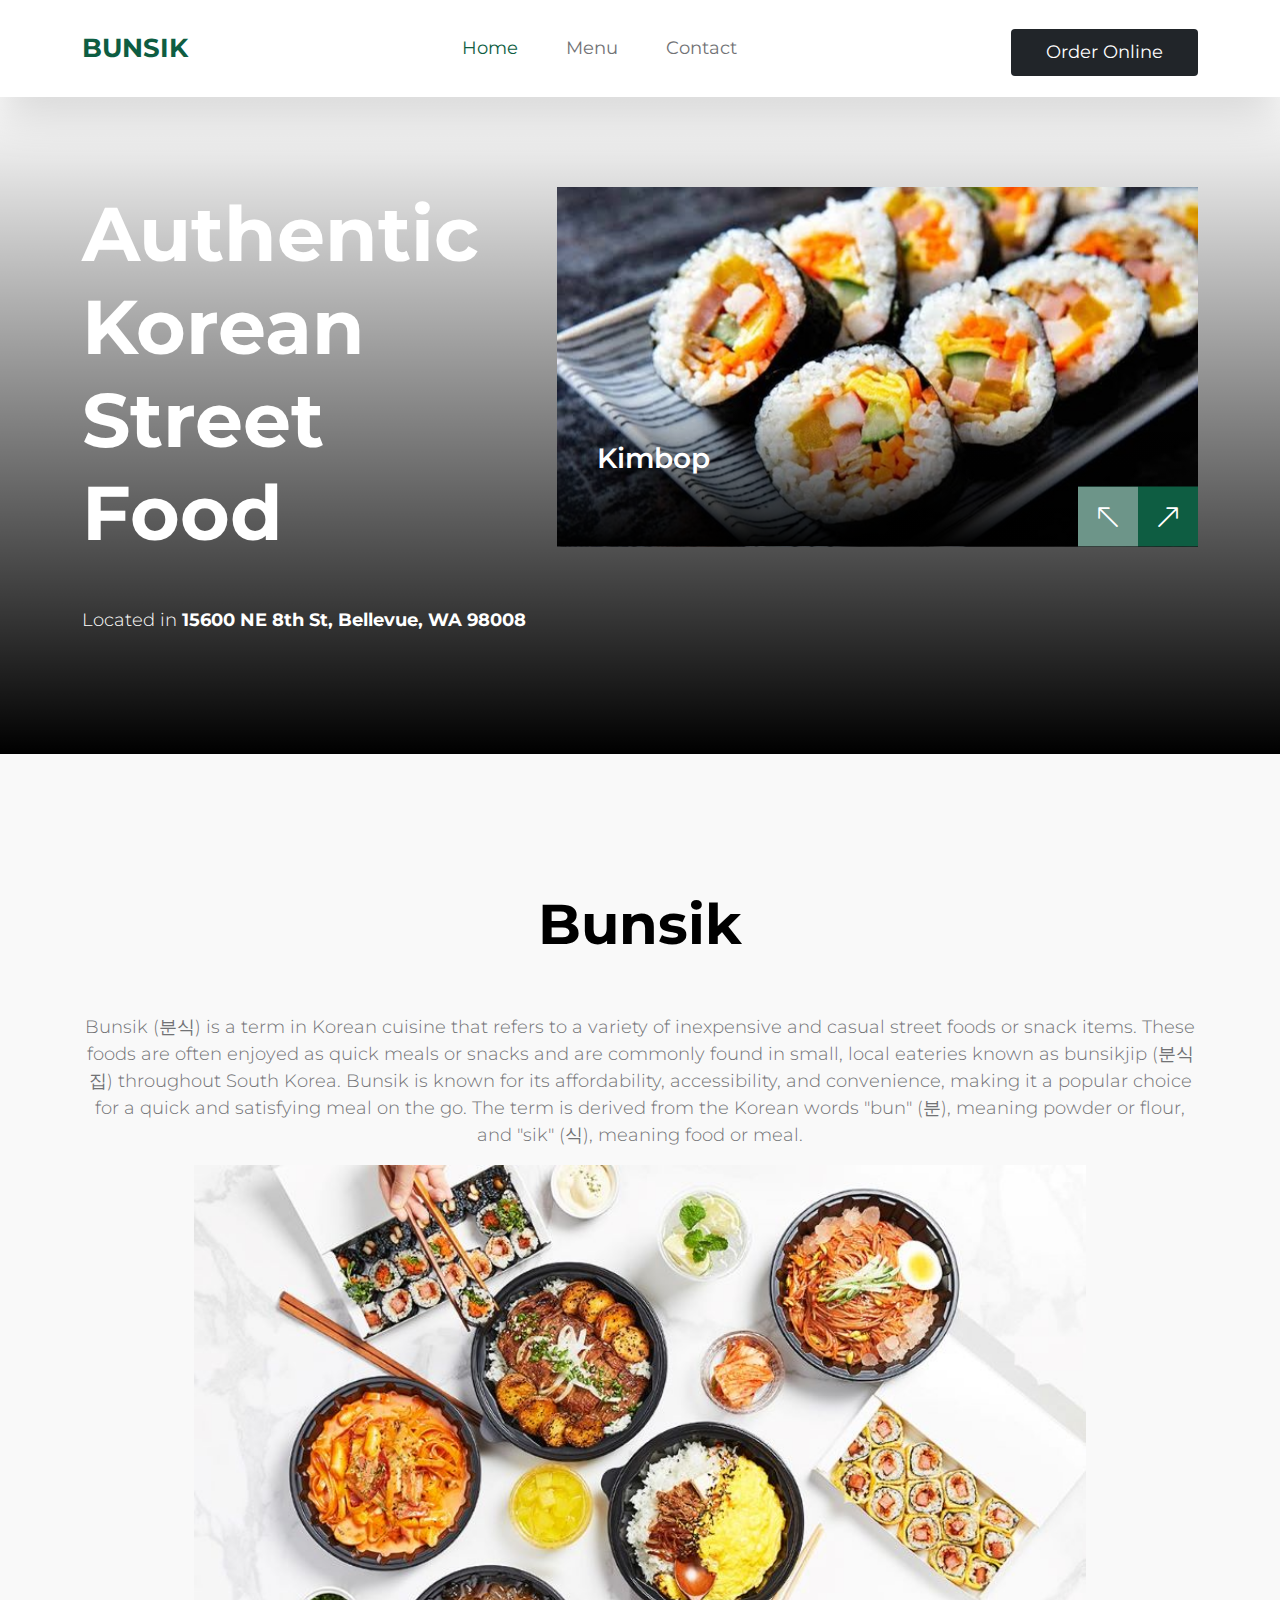
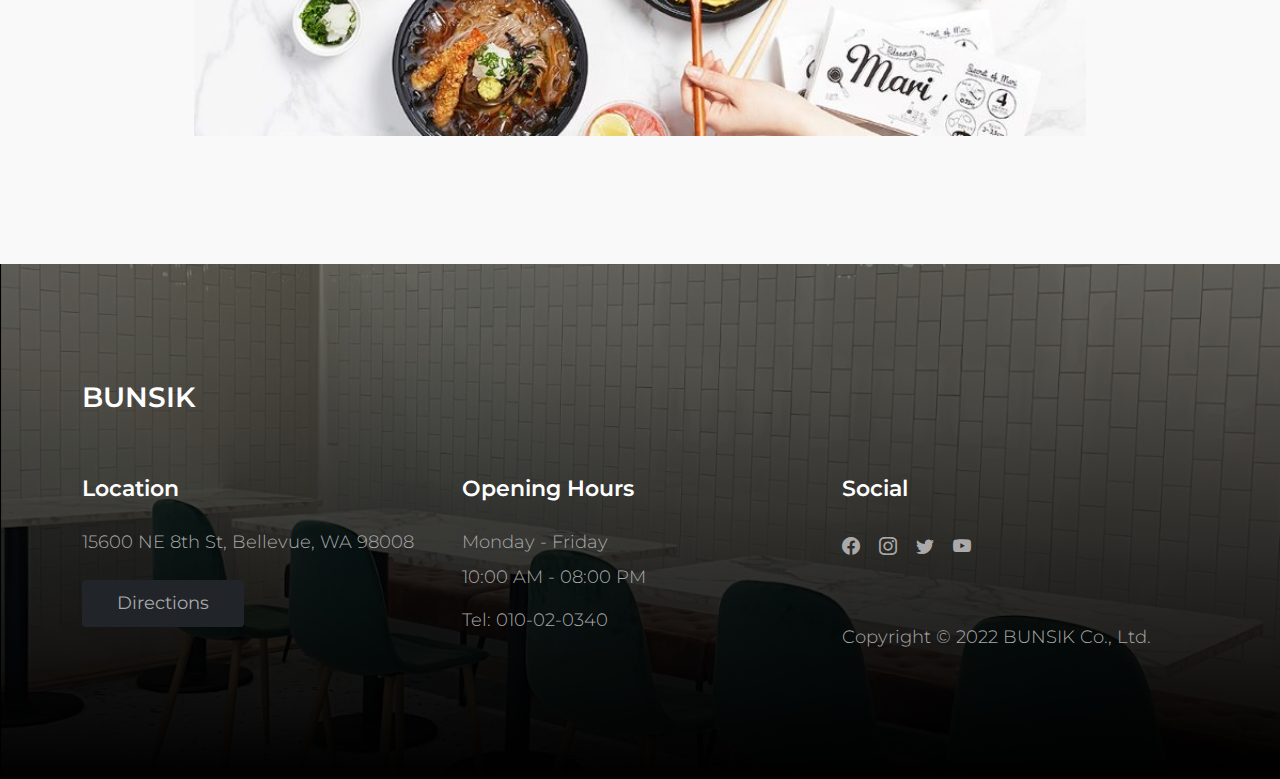
==== commit fa68e7cd: "updated menu" ====
--- a/index.html
+++ b/index.html
@@ -78,12 +78,12 @@
                     <div class="row">
 
                         <div class="col-lg-5 col-12 m-auto">
-                            <!-- <div class="heroText">
-
-                                <h1 class="text-white mb-lg-5 mb-3">Delicious Steaks</h1>
+                            <div class="heroText">
+
+                                <h1 class="text-white mb-lg-5 mb-3">Authentic Korean Street Food</h1>
 
                                 <div class="c-reviews my-3 d-flex flex-wrap align-items-center">
-                                    <div class="d-flex flex-wrap align-items-center">
+                                    <!-- <div class="d-flex flex-wrap align-items-center">
                                         <h4 class="text-white mb-0 me-3">4.4/5</h4>
 
                                         <div class="reviews-stars">
@@ -93,44 +93,39 @@
                                             <i class="bi-star-fill reviews-icon"></i>
                                             <i class="bi-star reviews-icon"></i>
                                         </div>
-                                    </div>
-
-                                    <p class="text-white w-100">From <strong>1,206+</strong> Customer Reviews</p>
-                                </div>
-                            </div> -->
-                        </div>
-
-                        <!-- <div class="col-lg-7 col-12">
+                                    </div> -->
+
+                                    <p class="text-white w-100">Located in <strong>15600 NE 8th St, Bellevue, WA 98008</strong></p>
+                                </div>
+                            </div>
+                        </div>
+
+                        <div class="col-lg-7 col-12">
                             <div id="carouselExampleCaptions" class="carousel carousel-fade hero-carousel slide" data-bs-ride="carousel">
                                 <div class="carousel-inner">
                                     <div class="carousel-item active">
                                         <div class="carousel-image-wrap">
-                                            <img src="images/slide/jay-wennington-N_Y88TWmGwA-unsplash.jpg" class="img-fluid carousel-image" alt="">
+                                            <img src="images/homePage/menu/kimbop.jpg" class="img-fluid carousel-image" alt="">
                                         </div>
                                         
                                         <div class="carousel-caption">
-                                            <span class="text-white">
-                                                <i class="bi-geo-alt me-2"></i>
-                                                Manhattan, New York
-                                            </span>
-
-                                            <h4 class="hero-text">Fine Dining Restaurant</h4>
+                                            <h4 class="hero-text">Kimbop</h4>
                                         </div>
                                     </div>
 
                                     <div class="carousel-item">
                                         <div class="carousel-image-wrap">
-                                            <img src="images/slide/jason-leung-O67LZfeyYBk-unsplash.jpg" class="img-fluid carousel-image" alt="">
+                                            <img src="images/homePage/menu/tteokboki.jpg" class="img-fluid carousel-image" alt="">
                                         </div>
                                         
                                         <div class="carousel-caption">
                                             <div class="d-flex align-items-center">
-                                                <h4 class="hero-text">Steak</h4>
-
-                                                <span class="price-tag ms-4"><small>$</small>26.50</span>
+                                                <h4 class="hero-text">Tteokboki</h4>
+
+                                                <!-- <span class="price-tag ms-4"><small>$</small>26.50</span> -->
                                             </div>
 
-                                            <div class="d-flex flex-wrap align-items-center">
+                                            <!-- <div class="d-flex flex-wrap align-items-center">
                                                 <h5 class="reviews-text mb-0 me-3">3.8/5</h5>
 
                                                 <div class="reviews-stars">
@@ -140,23 +135,23 @@
                                                     <i class="bi-star reviews-icon"></i>
                                                     <i class="bi-star reviews-icon"></i>
                                                 </div>
-                                            </div>
+                                            </div> -->
                                         </div>
                                     </div>
 
                                     <div class="carousel-item">
                                         <div class="carousel-image-wrap">
-                                            <img src="images/slide/ivan-torres-MQUqbmszGGM-unsplash.jpg" class="img-fluid carousel-image" alt="">
+                                            <img src="images/homePage/menu/pokebowl.jpg" class="img-fluid carousel-image" alt="">
                                         </div>
                                         
                                         <div class="carousel-caption">
                                             <div class="d-flex align-items-center">
-                                                <h4 class="hero-text">Sausage Pasta</h4>
-
-                                                <span class="price-tag ms-4"><small>$</small>18.25</span>
+                                                <h4 class="hero-text">Poke Bowl</h4>
+
+                                                <!-- <span class="price-tag ms-4"><small>$</small>18.25</span> -->
                                             </div>
 
-                                            <div class="d-flex flex-wrap align-items-center">
+                                            <!-- <div class="d-flex flex-wrap align-items-center">
                                                 <h5 class="reviews-text mb-0 me-3">4.2/5</h5>
 
                                                 <div class="reviews-stars">
@@ -166,7 +161,7 @@
                                                     <i class="bi-star-fill reviews-icon"></i>
                                                     <i class="bi-star reviews-icon"></i>
                                                 </div>
-                                            </div>
+                                            </div> -->
                                         </div>
                                     </div>
                                 </div>
@@ -181,17 +176,17 @@
                                     <span class="visually-hidden">Next</span>
                                 </button>
                             </div>
-                        </div> -->
-
-                    </div>
-                </div>
-
-                <!-- <div class="video-wrap">
+                        </div>
+
+                    </div>
+                </div>
+
+                <div class="video-wrap">
                     <video autoplay="" loop="" muted="" class="custom-video" poster="">
                         <source src="video/production_ID_3769033.mp4" type="video/mp4">
                         	Your browser does not support the video tag.
                     	</video>
-                </div> -->
+                </div>
 
                 <div class="overlay"></div>
             </section>
@@ -201,10 +196,19 @@
                     <div class="row">
 
                         <div class="col-12">
-                            <h2 class="text-center mb-lg-5 mb-4">Our Special Menu</h2>
-                        </div>
-
-                        <div class="col-lg-4 col-md-6 col-12">
+                            <h2 class="text-center mb-lg-5 mb-4">Bunsik</h2>
+                            <div class="menu-thumb">
+                                <div class="menu-image-wrap">
+                                    <p>
+                                        Bunsik (분식) is a term in Korean cuisine that refers to a variety of inexpensive and casual street foods or snack items. These foods are often enjoyed as quick meals or snacks and are commonly found in small, local eateries known as bunsikjip (분식집) throughout South Korea.
+                                        Bunsik is known for its affordability, accessibility, and convenience, making it a popular choice for a quick and satisfying meal on the go. The term is derived from the Korean words "bun" (분), meaning powder or flour, and "sik" (식), meaning food or meal.
+                                    </p>
+                                    <img src="images/homePage/menu/bunsik.jpeg" class="img-fluid menu-image" alt="">
+                                </div>  
+                            </div>
+                        </div>
+
+                        <!-- <div class="col-lg-4 col-md-6 col-12">
                             <div class="menu-thumb">
                                 <div class="menu-image-wrap">
                                     <img src="images/homePage/menu/menu1.png" class="img-fluid menu-image" alt="">
@@ -217,7 +221,7 @@
 
                                     <span class="price-tag bg-white shadow-lg ms-4"><small>$</small>20.00</span>
 
-                                    <!-- <div class="d-flex flex-wrap align-items-center w-100 mt-2">
+                                    <div class="d-flex flex-wrap align-items-center w-100 mt-2">
                                         <h6 class="reviews-text mb-0 me-3">4.3/5</h6>
 
                                         <div class="reviews-stars">
@@ -229,12 +233,12 @@
                                         </div>
 
                                         <p class="reviews-text mb-0 ms-4">102 Reviews</p>
-                                    </div> -->
-                                </div>
-                            </div>
-                        </div>
-
-                        <div class="col-lg-4 col-md-6 col-12">
+                                    </div>
+                                </div>
+                            </div>
+                        </div> -->
+
+                        <!-- <div class="col-lg-4 col-md-6 col-12">
                             <div class="menu-thumb">
                                 <div class="menu-image-wrap">
                                     <img src="images/homePage/menu/menu1.png" class="img-fluid menu-image" alt="">
@@ -247,7 +251,7 @@
 
                                     <span class="price-tag bg-white shadow-lg ms-4"><small>$</small>20.00</span>
 
-                                    <!-- <div class="d-flex flex-wrap align-items-center w-100 mt-2">
+                                    <div class="d-flex flex-wrap align-items-center w-100 mt-2">
                                         <h6 class="reviews-text mb-0 me-3">3/5</h6>
 
                                         <div class="reviews-stars">
@@ -259,12 +263,12 @@
                                         </div>
 
                                         <p class="reviews-text mb-0 ms-4">50 Reviews</p>
-                                    </div> -->
-                                </div>
-                            </div>
-                        </div>
-
-                        <div class="col-lg-4 col-md-6 col-12">
+                                    </div>
+                                </div>
+                            </div>
+                        </div> -->
+
+                        <!-- <div class="col-lg-4 col-md-6 col-12">
                             <div class="menu-thumb">
                                 <div class="menu-image-wrap">
                                     <img src="images/homePage/menu/menu1.png" class="img-fluid menu-image" alt="">
@@ -276,25 +280,12 @@
                                     <h4 class="mb-0">TTeokboki</h4>
 
                                     <span class="price-tag bg-white shadow-lg ms-4"><small>$</small>20.00</span>
-<!-- 
-                                    <div class="d-flex flex-wrap align-items-center w-100 mt-2">
-                                        <h6 class="reviews-text mb-0 me-3">3/5</h6>
-
-                                        <div class="reviews-stars">
-                                            <i class="bi-star-fill reviews-icon"></i>
-                                            <i class="bi-star-fill reviews-icon"></i>
-                                            <i class="bi-star-fill reviews-icon"></i>
-                                            <i class="bi-star reviews-icon"></i>
-                                            <i class="bi-star reviews-icon"></i>
-                                        </div>
-
-                                        <p class="reviews-text mb-0 ms-4">86 Reviews</p>
-                                    </div> -->
-                                </div>
-                            </div>
-                        </div>
-
-                        <div class="col-lg-4 col-md-6 col-12">
+
+                                </div>
+                            </div>
+                        </div> -->
+
+                        <!-- <div class="col-lg-4 col-md-6 col-12">
                             <div class="menu-thumb">
                                 <div class="menu-image-wrap">
                                     <img src="images/homePage/menu/menu1.png" class="img-fluid menu-image" alt="">
@@ -307,7 +298,7 @@
 
                                     <span class="price-tag bg-white shadow-lg ms-4"><small>$</small>13</span>
 
-                                    <!-- <del class="ms-4"><small>$</small>124</del>
+                                    <del class="ms-4"><small>$</small>124</del>
 
                                     <div class="d-flex flex-wrap align-items-center w-100 mt-2">
                                         <h6 class="reviews-text mb-0 me-3">3/5</h6>
@@ -321,12 +312,12 @@
                                         </div>
 
                                         <p class="reviews-text mb-0 ms-4">44 Reviews</p>
-                                    </div> -->
-                                </div>
-                            </div>
-                        </div>
-
-                        <div class="col-lg-4 col-md-6 col-12">
+                                    </div>
+                                </div>
+                            </div>
+                        </div> -->
+
+                        <!-- <div class="col-lg-4 col-md-6 col-12">
                             <div class="menu-thumb">
                                 <div class="menu-image-wrap">
                                     <img src="images/homePage/menu/menu1.png" class="img-fluid menu-image" alt="">
@@ -339,7 +330,7 @@
 
                                     <span class="price-tag bg-white shadow-lg ms-4"><small>$</small>20.00</span>
 
-                                    <!-- <div class="d-flex flex-wrap align-items-center w-100 mt-2">
+                                    <div class="d-flex flex-wrap align-items-center w-100 mt-2">
                                         <h6 class="reviews-text mb-0 me-3">4.3/5</h6>
 
                                         <div class="reviews-stars">
@@ -351,12 +342,12 @@
                                         </div>
 
                                         <p class="reviews-text mb-0 ms-4">102 Reviews</p>
-                                    </div> -->
-                                </div>
-                            </div>
-                        </div>
-
-                        <div class="col-lg-4 col-md-6 col-12">
+                                    </div>
+                                </div>
+                            </div>
+                        </div> -->
+
+                        <!-- <div class="col-lg-4 col-md-6 col-12">
                             <div class="menu-thumb">
                                 <div class="menu-image-wrap">
                                     <img src="images/homePage/menu/menu1.png" class="img-fluid menu-image" alt="">
@@ -368,7 +359,7 @@
                                     <h4 class="mb-0">TTeokboki</h4>
 
                                     <span class="price-tag bg-white shadow-lg ms-4"><small>$</small>20.00</span>
-<!-- 
+                                    
                                     <div class="d-flex flex-wrap align-items-center w-100 mt-2">
                                         <h6 class="reviews-text mb-0 me-3">3/5</h6>
 
@@ -381,16 +372,16 @@
                                         </div>
 
                                         <p class="reviews-text mb-0 ms-4">64 Reviews</p>
-                                    </div> -->
-                                </div>
-                            </div>
-                        </div>
+                                    </div>
+                                </div>
+                            </div>
+                        </div> -->
 
                     </div>
                 </div>
             </section>
 
-            <section class="BgImage"></section>
+            <!-- <section class="BgImage"></section> -->
 
             <!-- <section class="news section-padding">
                 <div class="container">
@@ -531,7 +522,7 @@
                         </ul>
                     
                         <p class="copyright-text tooplate-mt60">Copyright © 2022 BUNSIK Co., Ltd.
-                        <br>Design: <a rel="nofollow" href="https://www.tooplate.com/" target="_blank">Tooplate</a></p>
+                        <!-- <br>Design: <a rel="nofollow" href="https://www.tooplate.com/" target="_blank">Tooplate</a></p> -->
                         
                     </div>
 
--- a/css/tooplate-crispy-kitchen.css
+++ b/css/tooplate-crispy-kitchen.css
@@ -477,6 +477,14 @@
 
 .menu-image-wrap {
   position: relative;
+  text-align: center;
+}
+
+.menu-image-wrap img {
+  display: block;
+  margin-left: auto;
+  margin-right: auto;
+  width: 80%;
 }
 
 .menu-tag {
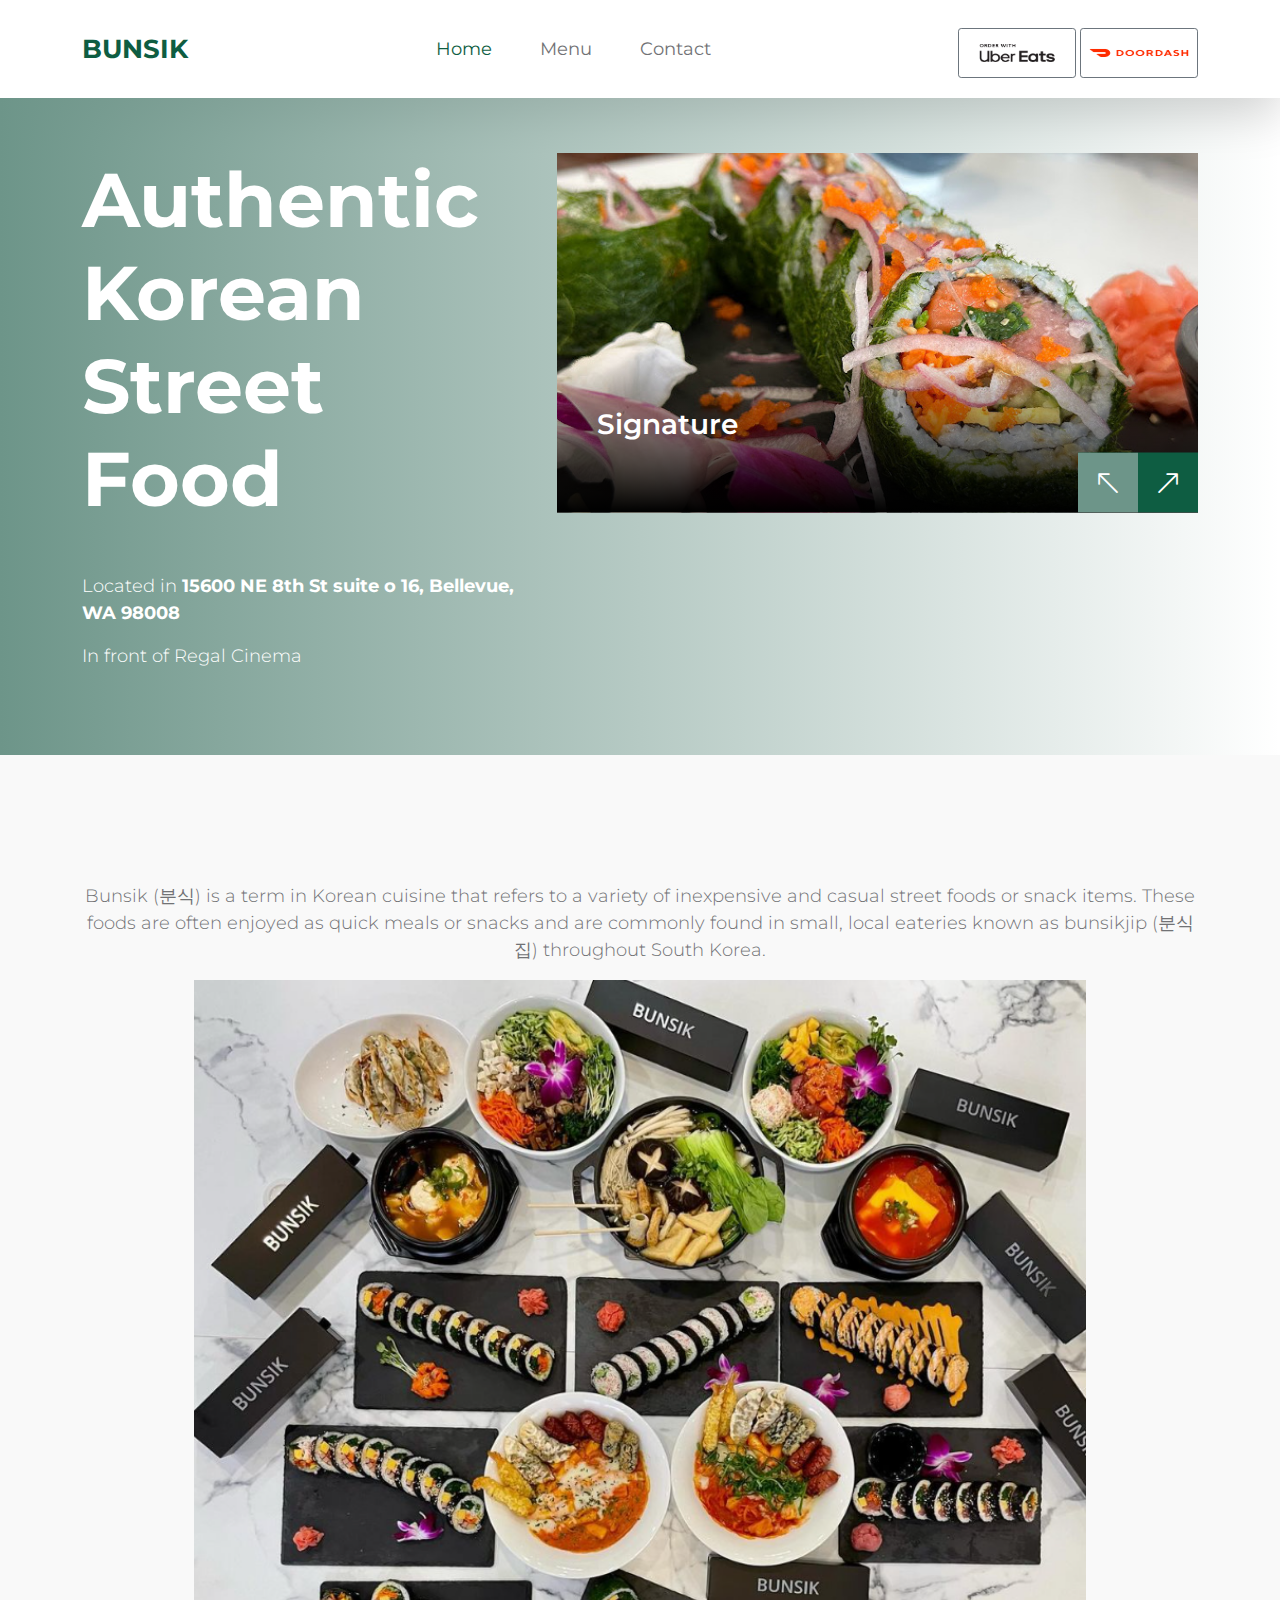
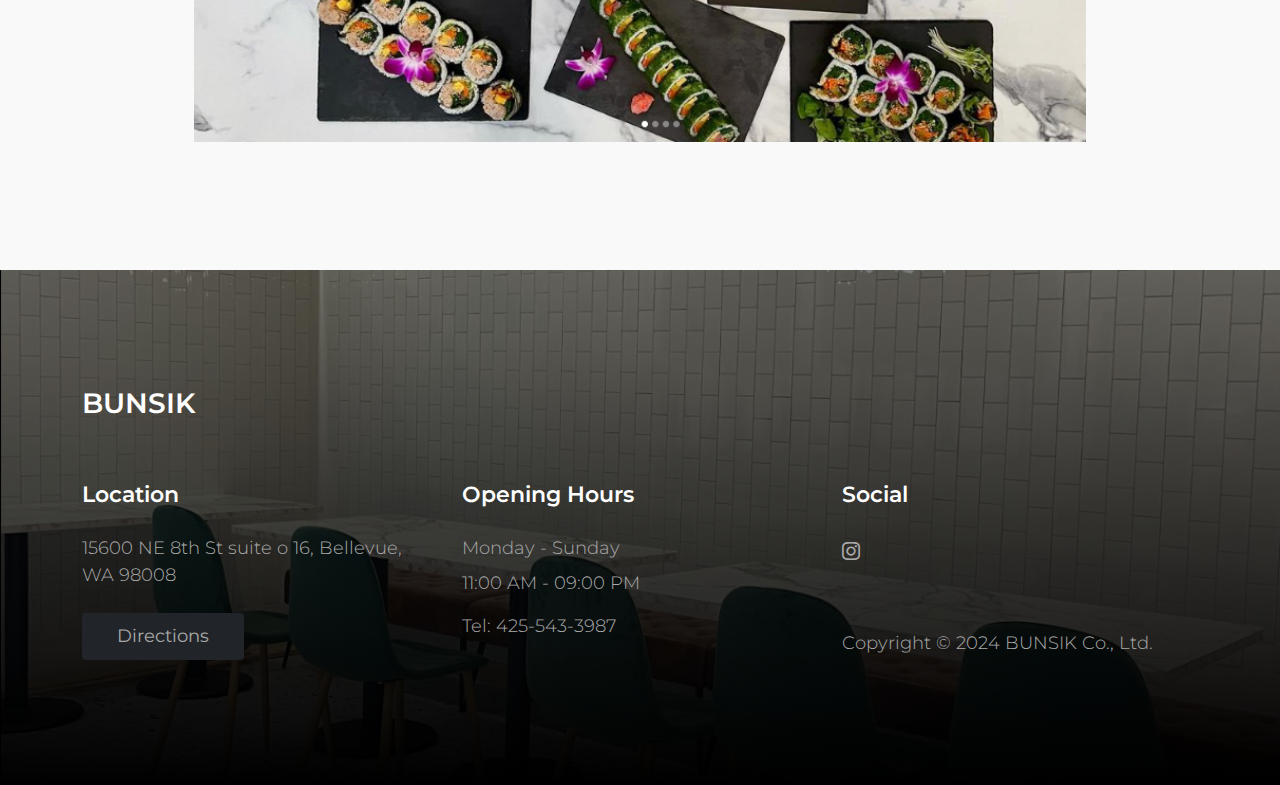
==== commit 47e18145: "make edits" ====
--- a/index.html
+++ b/index.html
@@ -20,7 +20,7 @@
         <link href="css/bootstrap-icons.css" rel="stylesheet">
 
         <link href="css/tooplate-crispy-kitchen.css" rel="stylesheet">
-        
+        <link rel="icon" type="image/x-icon" href="images/favicon.ico">
     </head>
     
     <body>
@@ -36,7 +36,16 @@
                 </a>
 
                 <div class="d-lg-none">
-                    <a href="https://maps.app.goo.gl/vqrqB2V3hGu4RnkX8" class="custom-btn btn btn-dark mt-2">Order Online</a>
+                    <a href="https://www.ubereats.com/store/bunsik-bellevue/vfNVhif2Xoekgo2m1-mCKw?diningMode=DELIVERY&ps=1">
+                        <button class="btn btn-outline-secondary btn-sm mt-2">
+                            <img src="images/uber_eats.png" width="100" height="40"/>
+                        </button>
+                    </a>
+                    <a href="https://www.doordash.com/store/bunsik-bellevue-27844672/">
+                        <button class="btn btn-outline-secondary btn-sm mt-2">
+                            <img src="images/door_dash.png" width="100" height="40"/>
+                        </button>
+                    </a>
                 </div>
 
                 <div class="collapse navbar-collapse" id="navbarNav">
@@ -64,8 +73,16 @@
                 </div>
 
                 <div class="d-none d-lg-block">
-                    <a href="https://maps.app.goo.gl/vqrqB2V3hGu4RnkX8" class="custom-btn btn btn-dark mt-2">Order Online</a>
-                    <!-- <button type="button" class="custom-btn btn btn-danger" data-bs-toggle="modal" data-bs-target="#BookingModal">Order Online</button> -->
+                    <a href="https://www.ubereats.com/store/bunsik-bellevue/vfNVhif2Xoekgo2m1-mCKw?diningMode=DELIVERY&ps=1">
+                        <button class="btn btn-outline-secondary btn-sm mt-2">
+                            <img src="images/uber_eats.png" width="100" height="40"/>
+                        </button>
+                    </a>
+                    <a href="https://www.doordash.com/store/bunsik-bellevue-27844672/">
+                        <button class="btn btn-outline-secondary btn-sm mt-2">
+                            <img src="images/door_dash.png" width="100" height="40"/>
+                        </button>
+                    </a>
                 </div>
 
             </div>
@@ -95,7 +112,9 @@
                                         </div>
                                     </div> -->
 
-                                    <p class="text-white w-100">Located in <strong>15600 NE 8th St, Bellevue, WA 98008</strong></p>
+                                    <p class="text-white w-100">Located in <strong>15600 NE 8th St suite o 16, Bellevue, WA 98008</strong></p>
+                                    <p class="text-white w-100">In front of Regal Cinema</p>
+
                                 </div>
                             </div>
                         </div>
@@ -105,22 +124,22 @@
                                 <div class="carousel-inner">
                                     <div class="carousel-item active">
                                         <div class="carousel-image-wrap">
-                                            <img src="images/homePage/menu/kimbop.jpg" class="img-fluid carousel-image" alt="">
+                                            <img src="images/homePage/menu/kimbop.jpeg" class="img-fluid carousel-image" alt="">
                                         </div>
                                         
                                         <div class="carousel-caption">
-                                            <h4 class="hero-text">Kimbop</h4>
+                                            <h4 class="hero-text">Signature</h4>
                                         </div>
                                     </div>
 
                                     <div class="carousel-item">
                                         <div class="carousel-image-wrap">
-                                            <img src="images/homePage/menu/tteokboki.jpg" class="img-fluid carousel-image" alt="">
+                                            <img src="images/homePage/menu/tteokboki.jpeg" class="img-fluid carousel-image" alt="">
                                         </div>
                                         
                                         <div class="carousel-caption">
                                             <div class="d-flex align-items-center">
-                                                <h4 class="hero-text">Tteokboki</h4>
+                                                <h4 class="hero-text">Rosé Tteokboki</h4>
 
                                                 <!-- <span class="price-tag ms-4"><small>$</small>26.50</span> -->
                                             </div>
@@ -141,7 +160,7 @@
 
                                     <div class="carousel-item">
                                         <div class="carousel-image-wrap">
-                                            <img src="images/homePage/menu/pokebowl.jpg" class="img-fluid carousel-image" alt="">
+                                            <img src="images/homePage/menu/pokebowl.jpeg" class="img-fluid carousel-image" alt="">
                                         </div>
                                         
                                         <div class="carousel-caption">
@@ -196,14 +215,13 @@
                     <div class="row">
 
                         <div class="col-12">
-                            <h2 class="text-center mb-lg-5 mb-4">Bunsik</h2>
+                            <!-- <h2 class="text-center mb-lg-5 mb-4">Bunsik</h2> -->
                             <div class="menu-thumb">
                                 <div class="menu-image-wrap">
                                     <p>
                                         Bunsik (분식) is a term in Korean cuisine that refers to a variety of inexpensive and casual street foods or snack items. These foods are often enjoyed as quick meals or snacks and are commonly found in small, local eateries known as bunsikjip (분식집) throughout South Korea.
-                                        Bunsik is known for its affordability, accessibility, and convenience, making it a popular choice for a quick and satisfying meal on the go. The term is derived from the Korean words "bun" (분), meaning powder or flour, and "sik" (식), meaning food or meal.
                                     </p>
-                                    <img src="images/homePage/menu/bunsik.jpeg" class="img-fluid menu-image" alt="">
+                                    <img src="images/homePage/menu/bunsik.png" class="img-fluid menu-image" alt="">
                                 </div>  
                             </div>
                         </div>
@@ -492,7 +510,7 @@
                     <div class="col-lg-4 col-md-7 col-xs-12 tooplate-mt30">
                         <h6 class="text-white mb-lg-4 mb-3">Location</h6>
 
-                        <p>15600 NE 8th St, Bellevue, WA 98008</p>
+                        <p>15600 NE 8th St suite o 16, Bellevue, WA 98008</p>
 
                         <a href="https://maps.app.goo.gl/vqrqB2V3hGu4RnkX8" class="custom-btn btn btn-dark mt-2">Directions</a>
                     </div>
@@ -500,28 +518,21 @@
                     <div class="col-lg-4 col-md-5 col-xs-12 tooplate-mt30">
                         <h6 class="text-white mb-lg-4 mb-3">Opening Hours</h6>
 
-                        <p class="mb-2">Monday - Friday</p>
-
-                        <p>10:00 AM - 08:00 PM</p>
-
-                        <p>Tel: <a href="tel: 010-02-0340" class="tel-link">010-02-0340</a></p>
+                        <p class="mb-2">Monday - Sunday</p>
+
+                        <p>11:00 AM - 09:00 PM</p>
+
+                        <p>Tel: <a href="tel: 425-543-3987" class="tel-link">425-543-3987</a></p>
                     </div>
 
                     <div class="col-lg-4 col-md-6 col-xs-12 tooplate-mt30">
                         <h6 class="text-white mb-lg-4 mb-3">Social</h6>
 
                         <ul class="social-icon">
-                            <li><a href="#" class="social-icon-link bi-facebook"></a></li>
-
-                            <li><a href="#" class="social-icon-link bi-instagram"></a></li>
-
-                            <li><a href="https://twitter.com/search?q=tooplate.com&src=typed_query&f=live" target="_blank"
-                            	 class="social-icon-link bi-twitter"></a></li>
-
-                            <li><a href="#" class="social-icon-link bi-youtube"></a></li>
+                            <li><a href="https://www.instagram.com/bunsik_bellevue/" class="social-icon-link bi-instagram"></a></li>
                         </ul>
                     
-                        <p class="copyright-text tooplate-mt60">Copyright © 2022 BUNSIK Co., Ltd.
+                        <p class="copyright-text tooplate-mt60">Copyright © 2024 BUNSIK Co., Ltd.
                         <!-- <br>Design: <a rel="nofollow" href="https://www.tooplate.com/" target="_blank">Tooplate</a></p> -->
                         
                     </div>
--- a/css/tooplate-crispy-kitchen.css
+++ b/css/tooplate-crispy-kitchen.css
@@ -306,12 +306,18 @@
 }
 
 .overlay {
-  background: linear-gradient(to top, var(--dark-color), transparent 100%);
+  background: linear-gradient(to right, var(--secondary-color), transparent 100%);
   position: absolute;
   top: 0;
   right: 0;
   bottom: 0;
   left: 0;
+}
+
+.menu-top {
+  background-color: #0e5d42;
+  padding-top: 2rem;
+  padding-bottom: 2rem;
 }
 
 
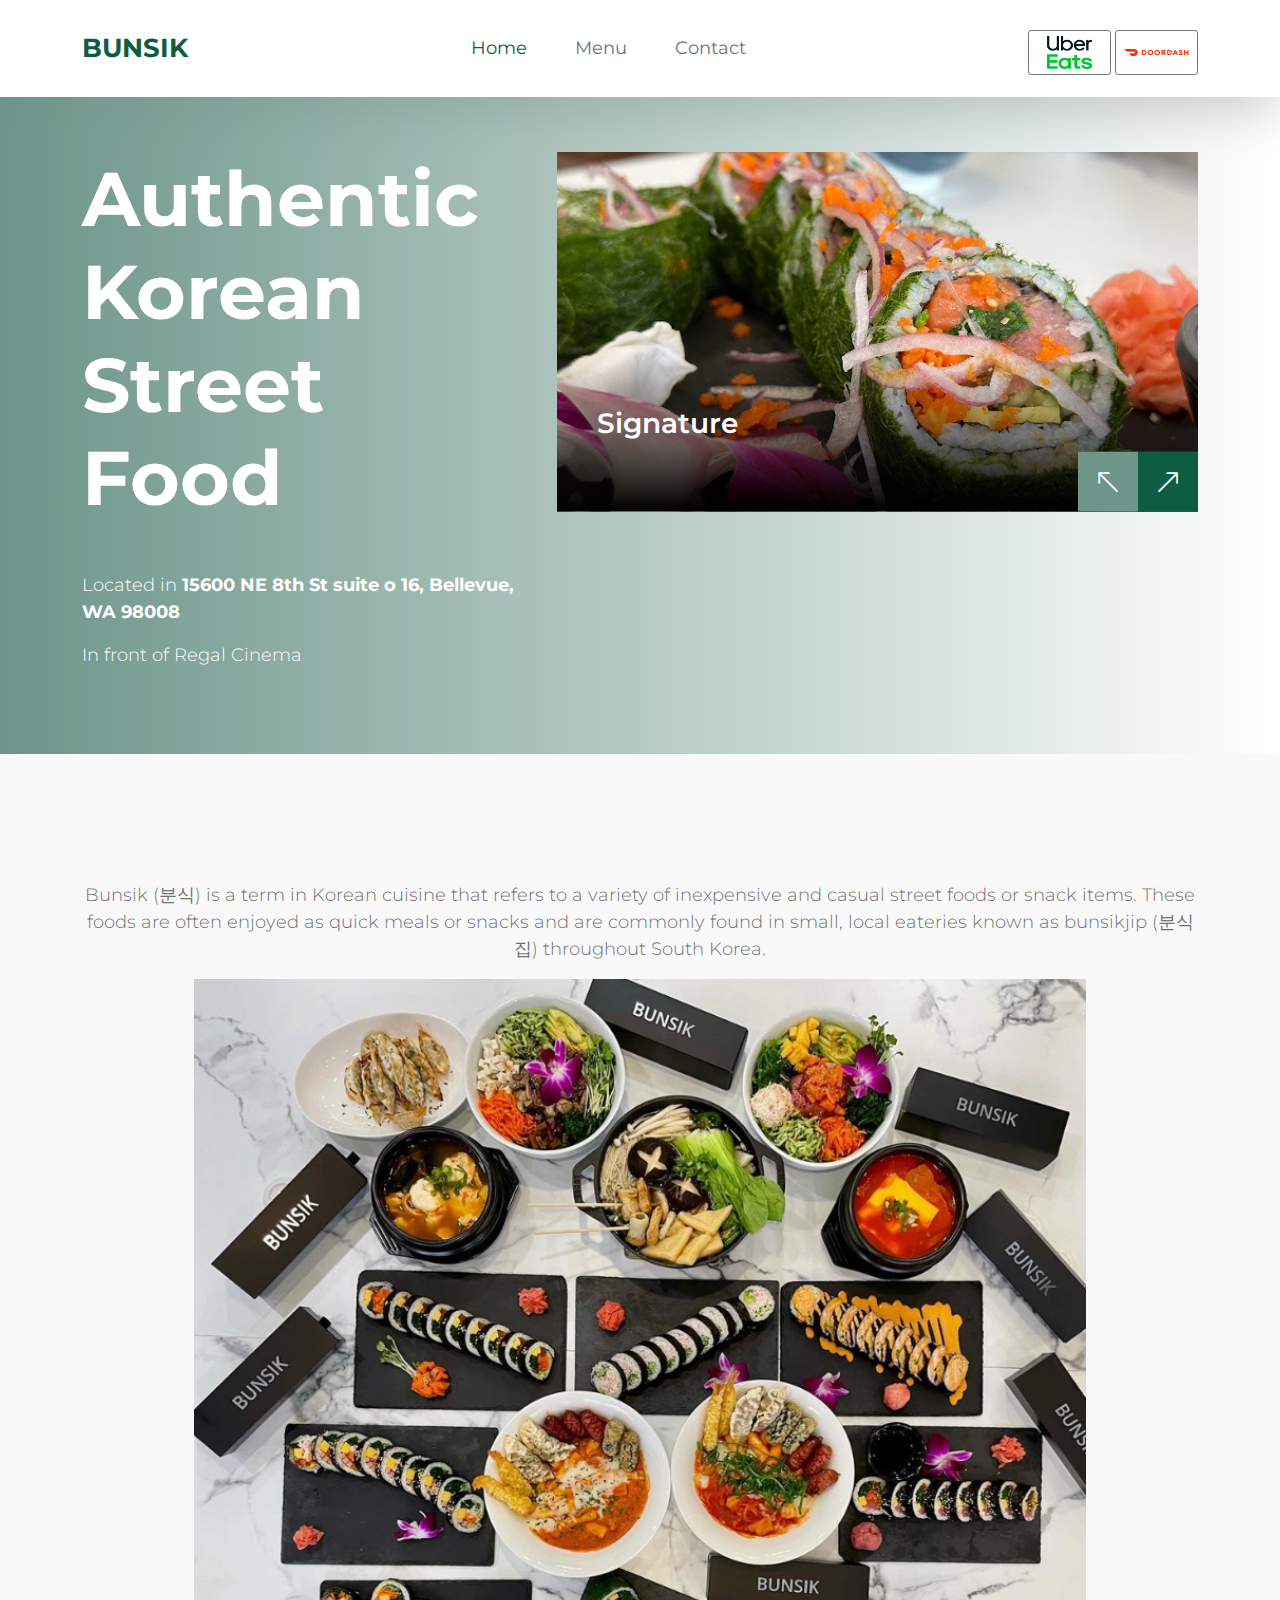
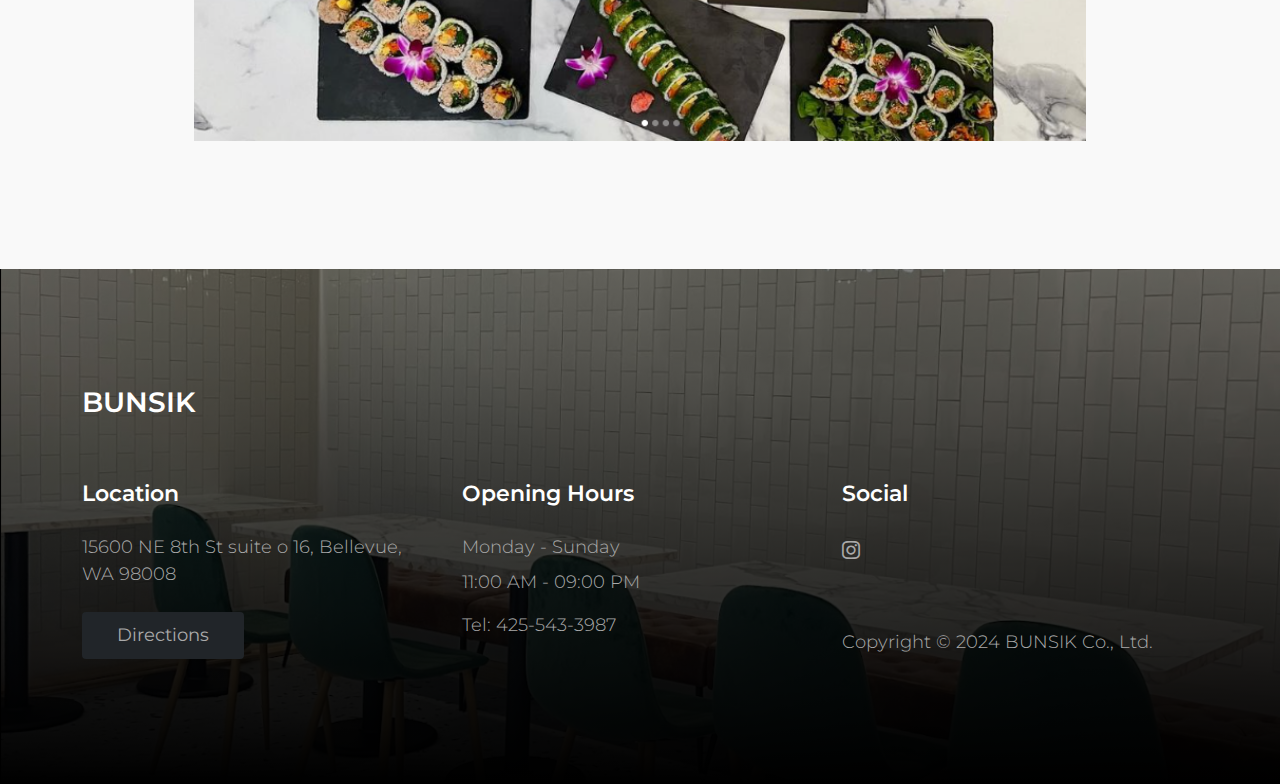
==== commit 05214492: "resize image" ====
--- a/index.html
+++ b/index.html
@@ -38,12 +38,12 @@
                 <div class="d-lg-none">
                     <a href="https://www.ubereats.com/store/bunsik-bellevue/vfNVhif2Xoekgo2m1-mCKw?diningMode=DELIVERY&ps=1">
                         <button class="btn btn-outline-secondary btn-sm mt-2">
-                            <img src="images/uber_eats.png" width="100" height="40"/>
+                            <img src="images/uber_eats.png" width="65" height="35"/>
                         </button>
                     </a>
                     <a href="https://www.doordash.com/store/bunsik-bellevue-27844672/">
                         <button class="btn btn-outline-secondary btn-sm mt-2">
-                            <img src="images/door_dash.png" width="100" height="40"/>
+                            <img src="images/door_dash.png" width="65" height="35"/>
                         </button>
                     </a>
                 </div>
@@ -75,12 +75,12 @@
                 <div class="d-none d-lg-block">
                     <a href="https://www.ubereats.com/store/bunsik-bellevue/vfNVhif2Xoekgo2m1-mCKw?diningMode=DELIVERY&ps=1">
                         <button class="btn btn-outline-secondary btn-sm mt-2">
-                            <img src="images/uber_eats.png" width="100" height="40"/>
+                            <img src="images/uber_eats.png" width="65" height="35"/>
                         </button>
                     </a>
                     <a href="https://www.doordash.com/store/bunsik-bellevue-27844672/">
                         <button class="btn btn-outline-secondary btn-sm mt-2">
-                            <img src="images/door_dash.png" width="100" height="40"/>
+                            <img src="images/door_dash.png" width="65" height="35"/>
                         </button>
                     </a>
                 </div>
